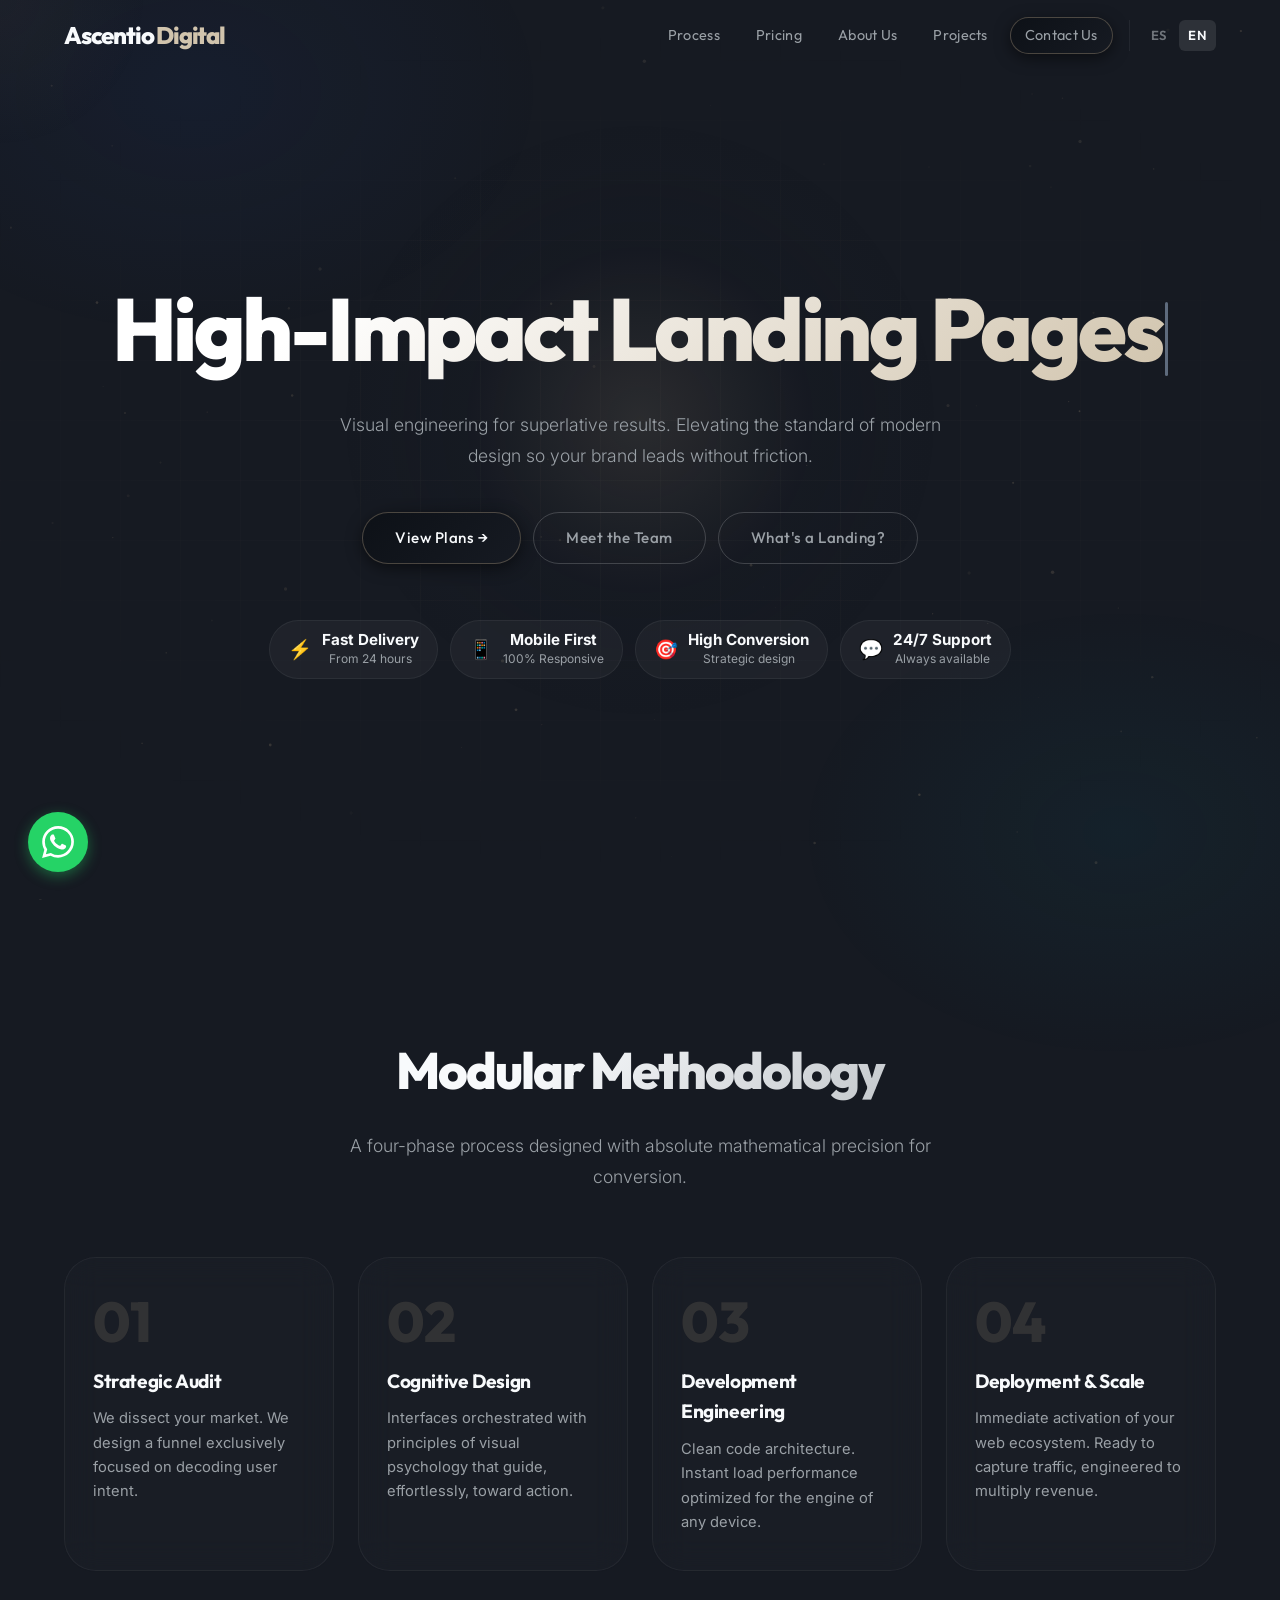
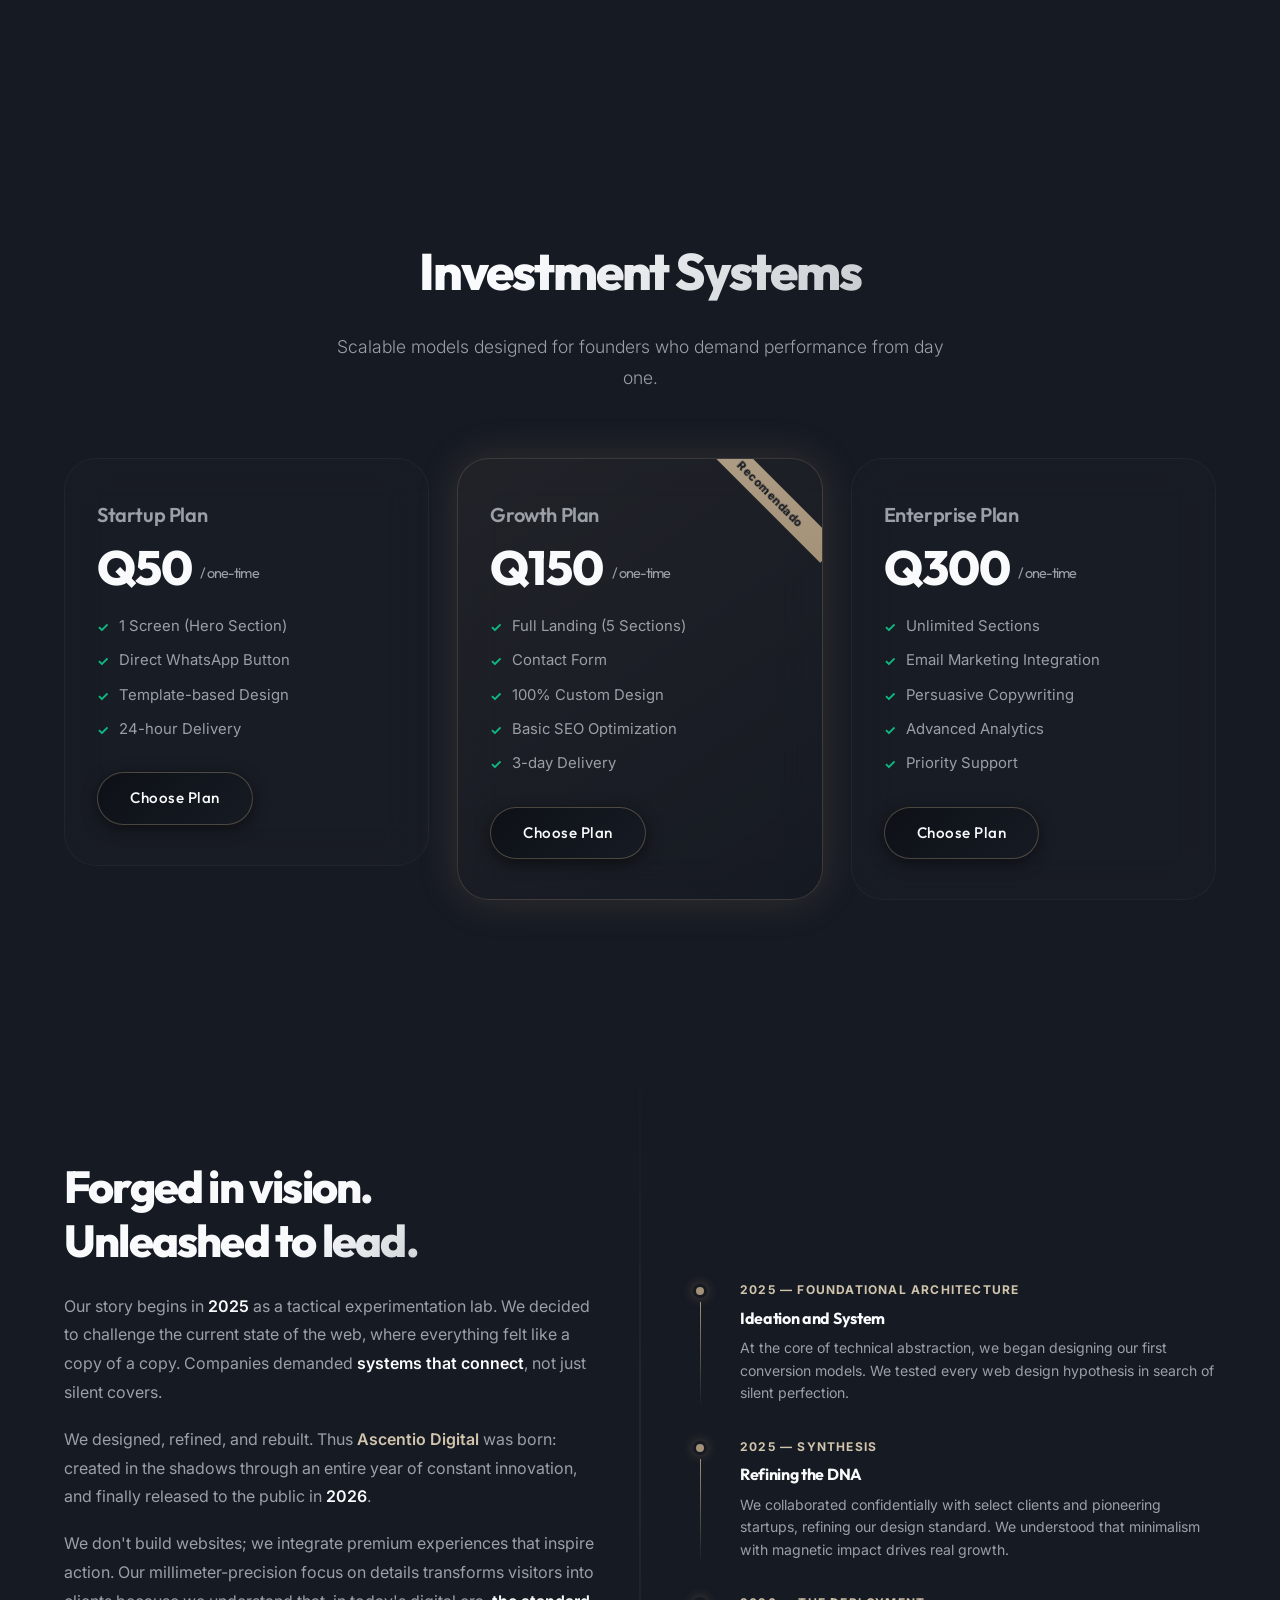
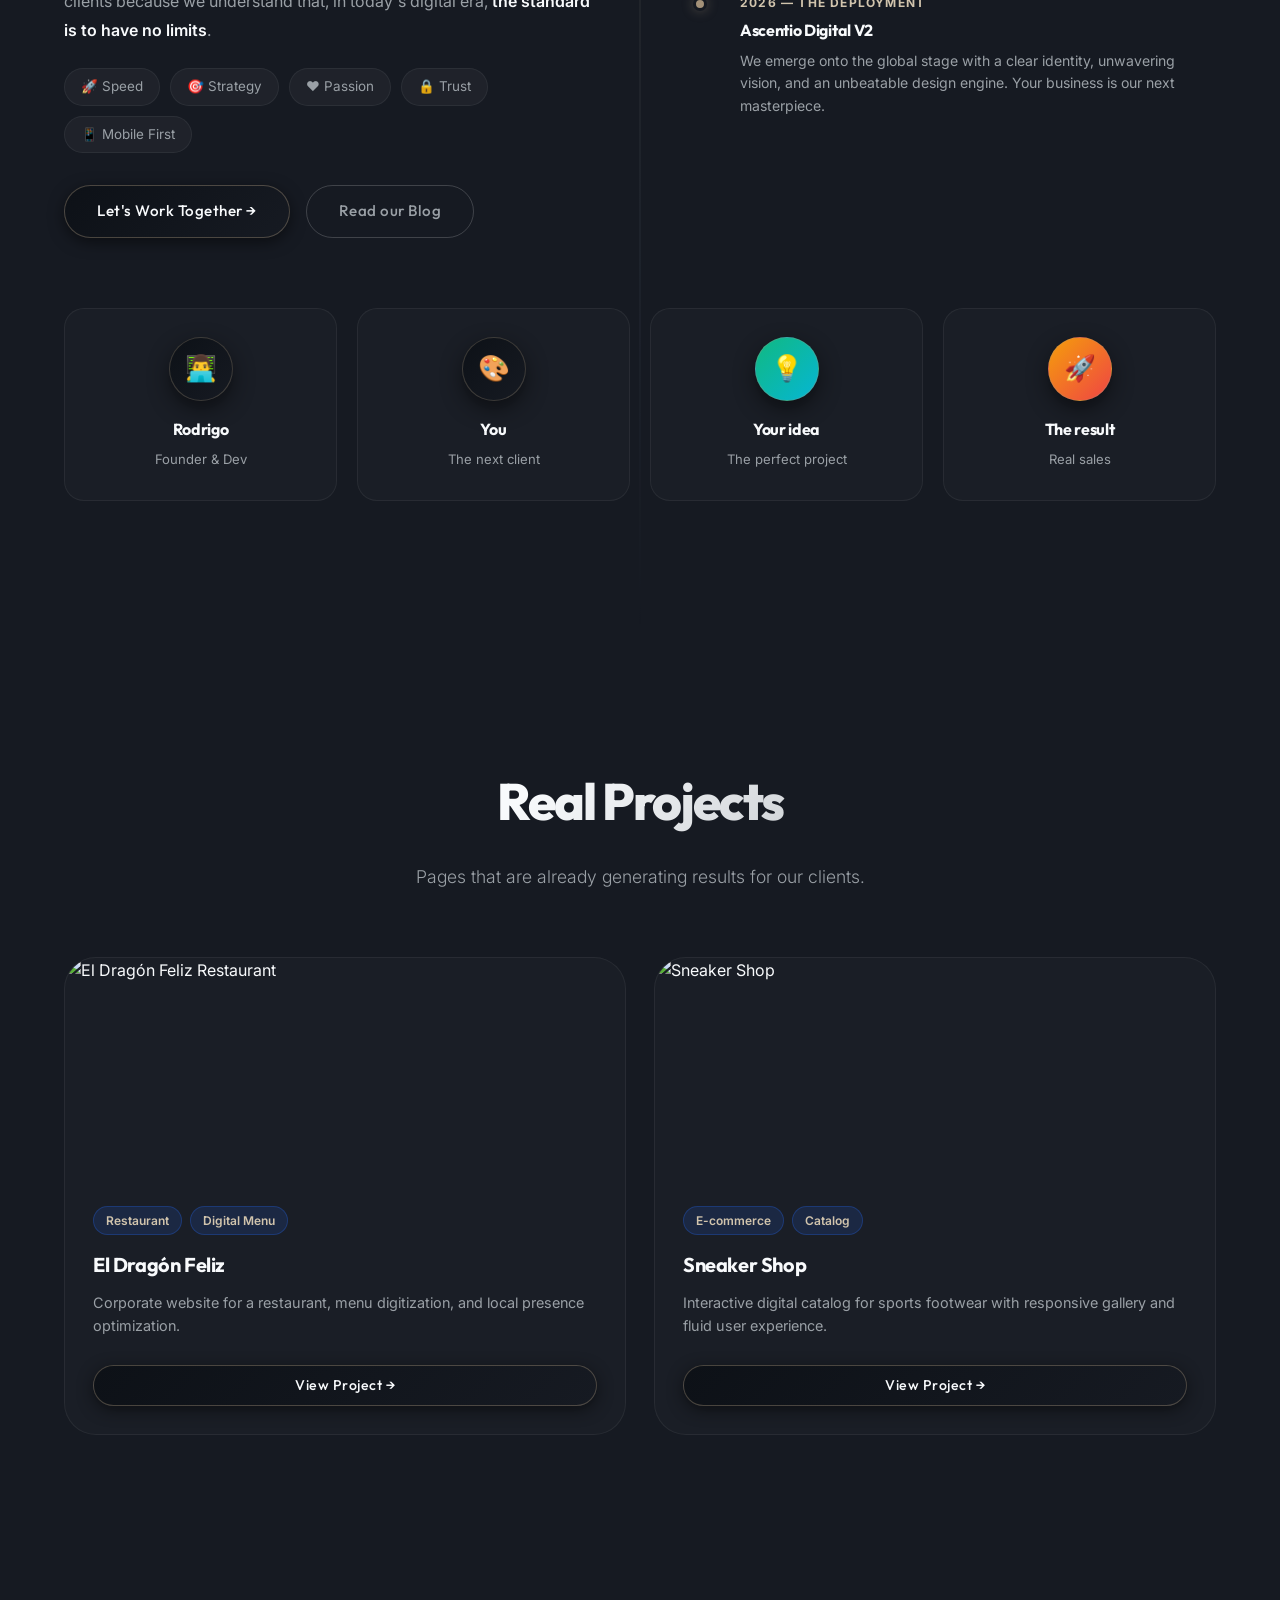
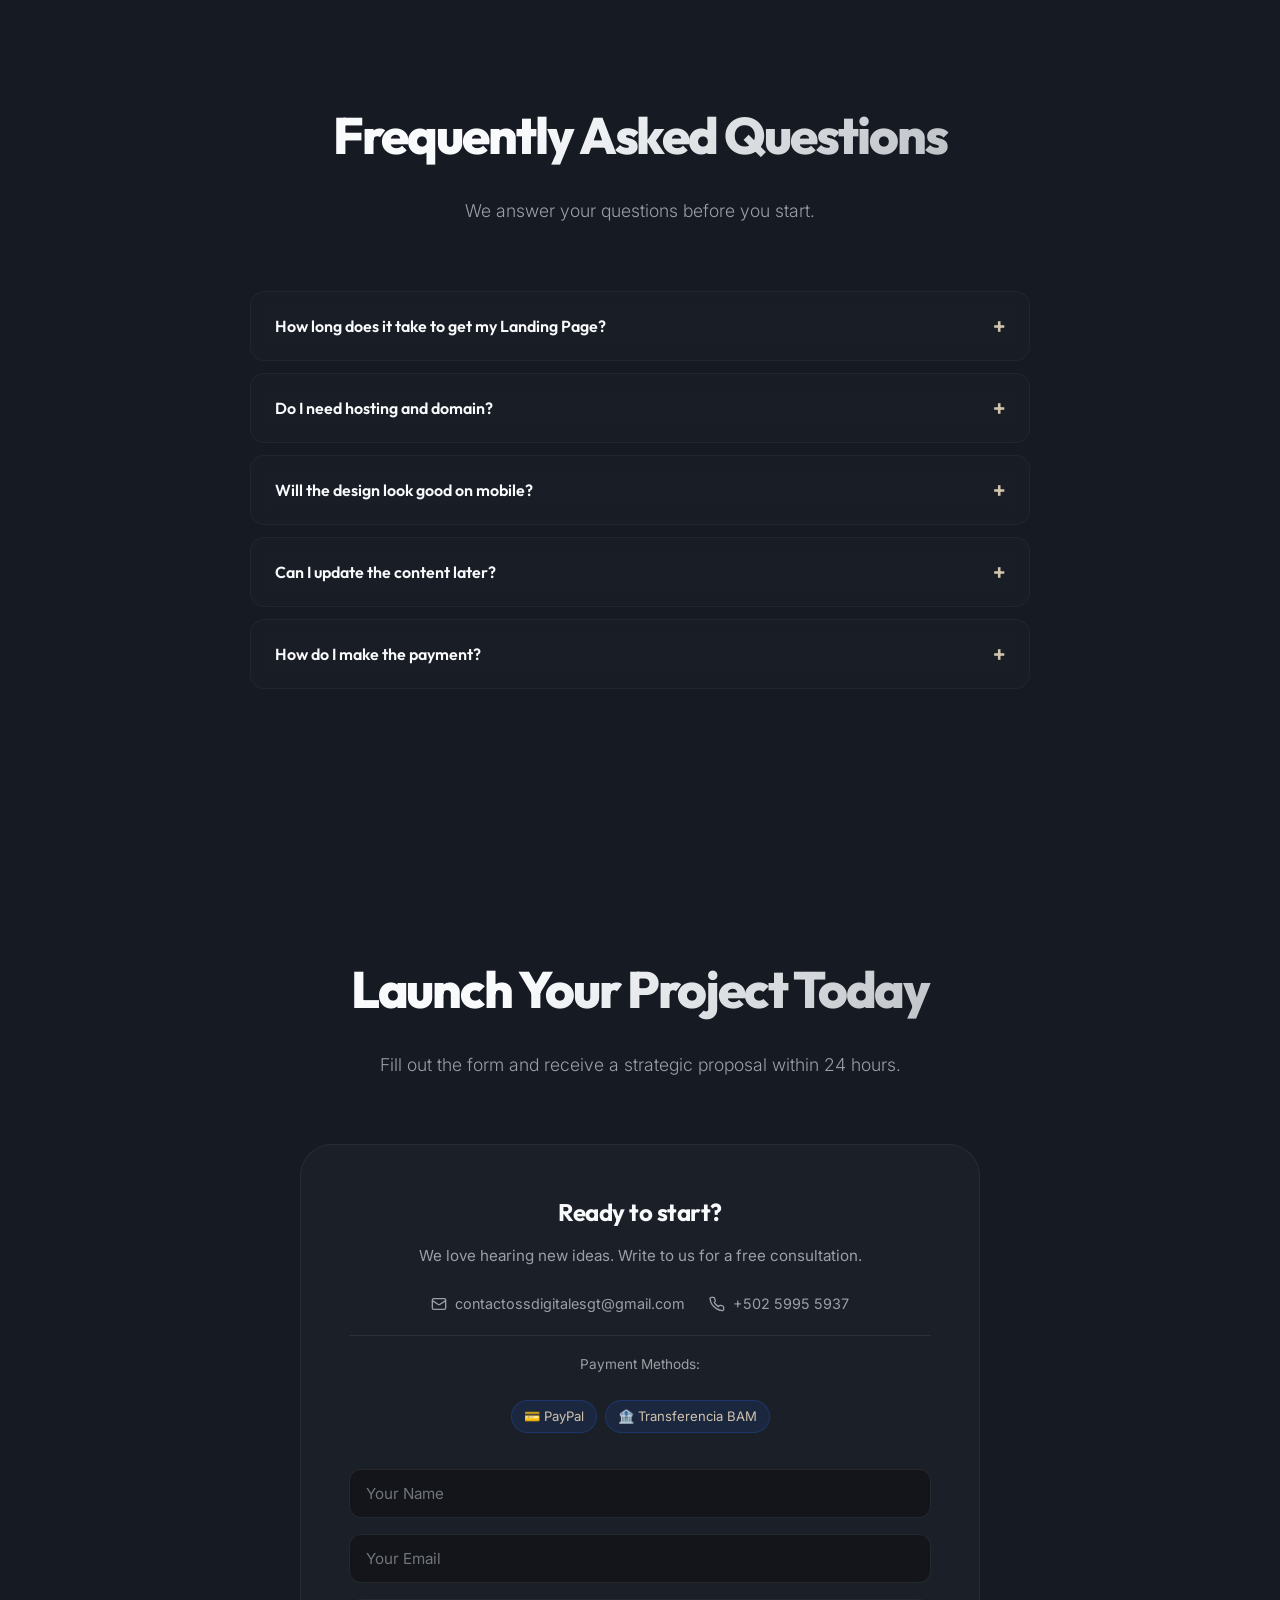
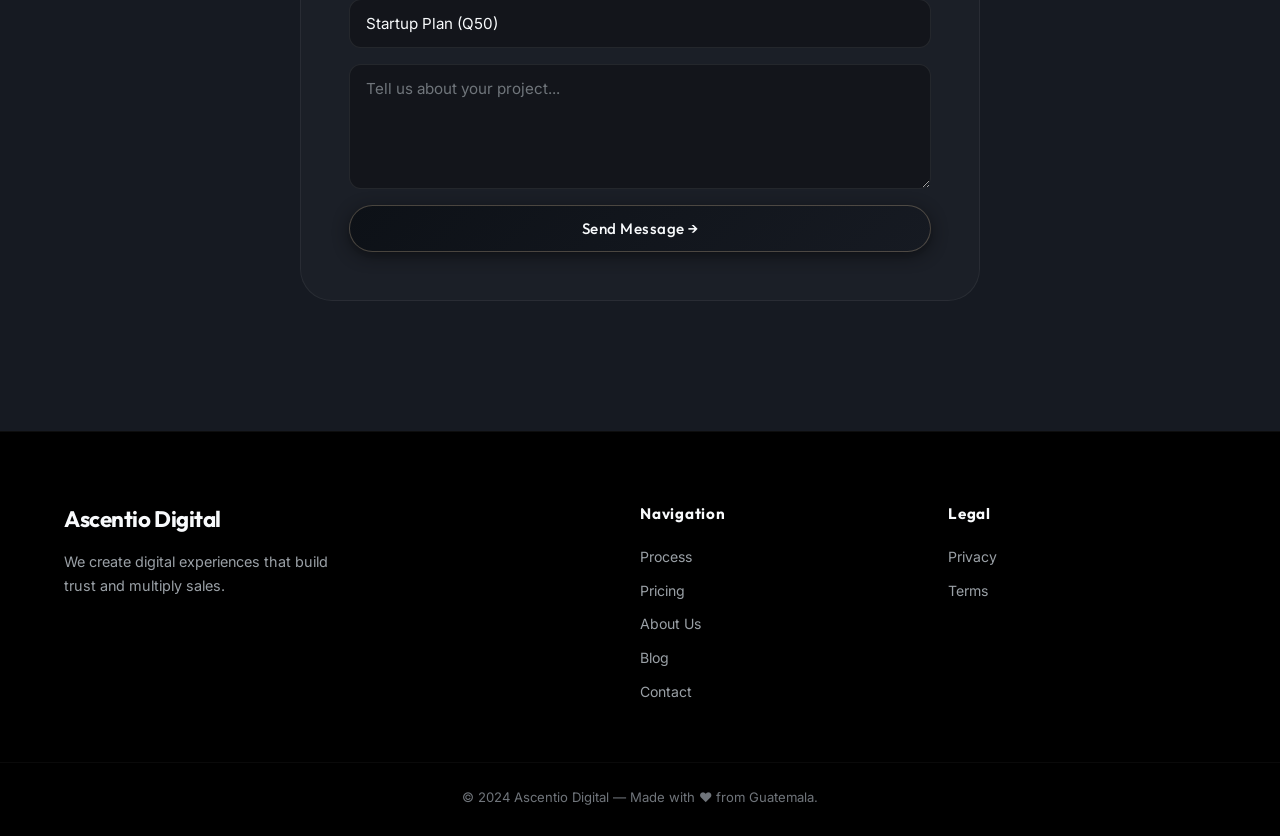
==== index-en.html @ c94d8aac "primer commit" ====
<!DOCTYPE html>
<html lang="en">
<head>
    <meta charset="UTF-8">
    <meta name="viewport" content="width=device-width, initial-scale=1.0">
    <title>Ascentio Digital | High-Conversion Landing Page Agency</title>
    <link rel="preconnect" href="https://fonts.googleapis.com">
    <link rel="preconnect" href="https://fonts.gstatic.com" crossorigin>
    <link href="https://fonts.googleapis.com/css2?family=Inter:wght@300;400;500;600&family=Outfit:wght@500;600;700;800&display=swap" rel="stylesheet">
    <link rel="stylesheet" href="styles.css">
    <link rel="canonical" href="https://ascentiodigital.com/en/">
    <link rel="icon" href="favicon.ico" type="image/x-icon">
    <meta name="theme-color" content="#050508">
    <meta name="description" content="Expert agency in high-conversion Landing Pages. Strategic web design, fast development, and measurable results for your business.">
    <meta property="og:title" content="Ascentio Digital | Landing Pages that Sell">
    <meta property="og:description" content="We transform visitors into customers with strategic design. Plans starting at Q50.">
    <meta property="og:image" content="https://images.unsplash.com/photo-1519389950473-47ba0277781c?q=80&w=2070&auto=format&fit=crop">
    <meta property="og:type" content="website">
</head>
<body>

    <div class="scroll-progress"></div>

    <button id="backToTop" aria-label="Back to top">
        <svg width="20" height="20" viewBox="0 0 24 24" fill="none" stroke="currentColor" stroke-width="2.5" stroke-linecap="round" stroke-linejoin="round"><path d="M18 15l-6-6-6 6"/></svg>
    </button>

    <!-- HEADER -->
    <header>
        <div class="container">
            <nav>
                <a href="#" class="logo">Ascentio <span>Digital</span></a>
                <ul class="nav-links">
                    <li><a href="#workflow">Process</a></li>
                    <li><a href="#pricing">Pricing</a></li>
                    <li><a href="#about">About Us</a></li>
                    <li><a href="#projects">Projects</a></li>
                    <li><a href="#contact" class="btn btn-sm">Contact Us</a></li>
                    <li class="lang-switch">
                        <a href="index.html" class="lang-btn" title="Español">ES</a>
                        <a href="index-en.html" class="lang-btn active" title="English">EN</a>
                    </li>
                </ul>
                <div class="hamburger" aria-label="Open menu">
                    <span></span><span></span><span></span>
                </div>
            </nav>
        </div>
    </header>

    <!-- HERO -->
    <section class="hero">
        <div class="hero-orb"></div>
        <div class="container">
            <h1 id="hero-title" class="text-gradient"></h1>
            <p class="section-subtitle" style="margin-bottom: 0;">Visual engineering for superlative results. Elevating the standard of modern design so your brand leads without friction.</p>

            <div class="hero-cta">
                <span class="pulse-ring">
                    <a href="#pricing" class="btn">View Plans →</a>
                </span>
                <a href="#about" class="btn btn-outline">Meet the Team</a>
                <a href="landing-info-en.html" class="btn btn-outline">What's a Landing?</a>
            </div>

            <div class="trust-badges stagger-children">
                <div class="trust-badge reveal">
                    <span class="trust-icon">⚡</span>
                    <div class="trust-text">
                        <strong>Fast Delivery</strong>
                        <span>From 24 hours</span>
                    </div>
                </div>
                <div class="trust-badge reveal">
                    <span class="trust-icon">📱</span>
                    <div class="trust-text">
                        <strong>Mobile First</strong>
                        <span>100% Responsive</span>
                    </div>
                </div>
                <div class="trust-badge reveal">
                    <span class="trust-icon">🎯</span>
                    <div class="trust-text">
                        <strong>High Conversion</strong>
                        <span>Strategic design</span>
                    </div>
                </div>
                <div class="trust-badge reveal">
                    <span class="trust-icon">💬</span>
                    <div class="trust-text">
                        <strong>24/7 Support</strong>
                        <span>Always available</span>
                    </div>
                </div>
            </div>
        </div>
    </section>

    <!-- WORKFLOW -->
    <section id="workflow">
        <div class="container">
            <h2 class="section-title reveal">Modular Methodology</h2>
            <p class="section-subtitle reveal">A four-phase process designed with absolute mathematical precision for conversion.</p>
            <div class="workflow-grid stagger-children">
                <div class="step-card reveal">
                    <span class="step-number">01</span>
                    <h3>Strategic Audit</h3>
                    <p>We dissect your market. We design a funnel exclusively focused on decoding user intent.</p>
                </div>
                <div class="step-card reveal">
                    <span class="step-number">02</span>
                    <h3>Cognitive Design</h3>
                    <p>Interfaces orchestrated with principles of visual psychology that guide, effortlessly, toward action.</p>
                </div>
                <div class="step-card reveal">
                    <span class="step-number">03</span>
                    <h3>Development Engineering</h3>
                    <p>Clean code architecture. Instant load performance optimized for the engine of any device.</p>
                </div>
                <div class="step-card reveal">
                    <span class="step-number">04</span>
                    <h3>Deployment & Scale</h3>
                    <p>Immediate activation of your web ecosystem. Ready to capture traffic, engineered to multiply revenue.</p>
                </div>
            </div>
        </div>
    </section>

    <!-- PRICING -->
    <section id="pricing">
        <div class="container">
            <h2 class="section-title reveal">Investment Systems</h2>
            <p class="section-subtitle reveal">Scalable models designed for founders who demand performance from day one.</p>
            <div class="pricing-grid">
                <div class="pricing-card reveal">
                    <h3>Startup Plan</h3>
                    <div class="price">Q50 <span>/ one-time</span></div>
                    <ul class="features-list">
                        <li>1 Screen (Hero Section)</li>
                        <li>Direct WhatsApp Button</li>
                        <li>Template-based Design</li>
                        <li>24-hour Delivery</li>
                    </ul>
                    <a href="#contact" class="btn">Choose Plan</a>
                </div>
                <div class="pricing-card featured reveal">
                    <h3>Growth Plan</h3>
                    <div class="price">Q150 <span>/ one-time</span></div>
                    <ul class="features-list">
                        <li>Full Landing (5 Sections)</li>
                        <li>Contact Form</li>
                        <li>100% Custom Design</li>
                        <li>Basic SEO Optimization</li>
                        <li>3-day Delivery</li>
                    </ul>
                    <a href="#contact" class="btn">Choose Plan</a>
                </div>
                <div class="pricing-card reveal">
                    <h3>Enterprise Plan</h3>
                    <div class="price">Q300 <span>/ one-time</span></div>
                    <ul class="features-list">
                        <li>Unlimited Sections</li>
                        <li>Email Marketing Integration</li>
                        <li>Persuasive Copywriting</li>
                        <li>Advanced Analytics</li>
                        <li>Priority Support</li>
                    </ul>
                    <a href="#contact" class="btn">Choose Plan</a>
                </div>
            </div>
        </div>
    </section>

    <!-- ABOUT US -->
    <section id="about">
        <div class="container">
            <div class="about-grid">

                <!-- Story side -->
                <div class="about-story reveal-left">
                    <h2>Forged in vision.<br>Unleashed to lead.</h2>

                    <p>
                        Our story begins in <strong>2025</strong> as a tactical experimentation lab. We decided to challenge the current state of the web, where everything felt like a copy of a copy. Companies demanded <strong>systems that connect</strong>, not just silent covers.
                    </p>

                    <p>
                        We designed, refined, and rebuilt. Thus <span class="highlight-text">Ascentio Digital</span> was born: created in the shadows through an entire year of constant innovation, and finally released to the public in <strong>2026</strong>.
                    </p>

                    <p>
                        We don't build websites; we integrate premium experiences that inspire action. Our millimeter-precision focus on details transforms visitors into clients because we understand that, in today's digital era, <strong>the standard is to have no limits</strong>.
                    </p>

                    <div class="values-row">
                        <span class="value-pill">🚀 Speed</span>
                        <span class="value-pill">🎯 Strategy</span>
                        <span class="value-pill">❤️ Passion</span>
                        <span class="value-pill">🔒 Trust</span>
                        <span class="value-pill">📱 Mobile First</span>
                    </div>

                    <div class="about-cta-row">
                        <a href="#contact" class="btn">Let's Work Together →</a>
                        <a href="blog-en.html" class="btn btn-outline">Read our Blog</a>
                    </div>
                </div>

                <!-- Timeline side -->
                <div class="about-timeline reveal-right">

                    <div class="timeline-item">
                        <div class="timeline-line">
                            <div class="timeline-dot"></div>
                            <div class="timeline-connector"></div>
                        </div>
                        <div class="timeline-content">
                            <div class="timeline-year">2025 — Foundational Architecture</div>
                            <h4>Ideation and System</h4>
                            <p>At the core of technical abstraction, we began designing our first conversion models. We tested every web design hypothesis in search of silent perfection.</p>
                        </div>
                    </div>

                    <div class="timeline-item">
                        <div class="timeline-line">
                            <div class="timeline-dot"></div>
                            <div class="timeline-connector"></div>
                        </div>
                        <div class="timeline-content">
                            <div class="timeline-year">2025 — Synthesis</div>
                            <h4>Refining the DNA</h4>
                            <p>We collaborated confidentially with select clients and pioneering startups, refining our design standard. We understood that minimalism with magnetic impact drives real growth.</p>
                        </div>
                    </div>

                    <div class="timeline-item">
                        <div class="timeline-line">
                            <div class="timeline-dot"></div>
                            <div class="timeline-connector"></div>
                        </div>
                        <div class="timeline-content">
                            <div class="timeline-year">2026 — The Deployment</div>
                            <h4>Ascentio Digital V2</h4>
                            <p>We emerge onto the global stage with a clear identity, unwavering vision, and an unbeatable design engine. Your business is our next masterpiece.</p>
                        </div>
                    </div>

                </div>
            </div>

            <!-- Team cards -->
            <div class="team-grid stagger-children" style="margin-top: 70px;">
                <div class="team-card reveal">
                    <div class="team-avatar">👨‍💻</div>
                    <h4>Rodrigo</h4>
                    <span>Founder & Dev</span>
                </div>
                <div class="team-card reveal">
                    <div class="team-avatar">🎨</div>
                    <h4>You</h4>
                    <span>The next client</span>
                </div>
                <div class="team-card reveal">
                    <div class="team-avatar" style="background: linear-gradient(135deg, #10b981, #06b6d4);">💡</div>
                    <h4>Your idea</h4>
                    <span>The perfect project</span>
                </div>
                <div class="team-card reveal">
                    <div class="team-avatar" style="background: linear-gradient(135deg, #f59e0b, #ef4444);">🚀</div>
                    <h4>The result</h4>
                    <span>Real sales</span>
                </div>
            </div>
        </div>
    </section>

    <!-- PROJECTS -->
    <section id="projects">
        <div class="container">
            <h2 class="section-title reveal">Real Projects</h2>
            <p class="section-subtitle reveal">Pages that are already generating results for our clients.</p>
            <div class="projects-grid">
                <div class="project-card reveal">
                    <img src="https://images.unsplash.com/photo-1414235077428-338989a2e8c0?q=80&w=2070&auto=format&fit=crop" alt="El Dragón Feliz Restaurant" class="project-img" loading="lazy" width="600" height="400">
                    <div class="project-content">
                        <div class="project-tags">
                            <span class="project-tag">Restaurant</span>
                            <span class="project-tag">Digital Menu</span>
                        </div>
                        <h3>El Dragón Feliz</h3>
                        <p>Corporate website for a restaurant, menu digitization, and local presence optimization.</p>
                        <a href="https://rodrxx-264.github.io/ELDRAGONFELIZ/index.html" target="_blank" rel="noopener" class="btn btn-sm" style="width: 100%; text-align: center; margin-top: 8px;">View Project →</a>
                    </div>
                </div>
                <div class="project-card reveal">
                    <img src="https://images.unsplash.com/photo-1542291026-7eec264c27ff?q=80&w=2070&auto=format&fit=crop" alt="Sneaker Shop" class="project-img" loading="lazy" width="600" height="400">
                    <div class="project-content">
                        <div class="project-tags">
                            <span class="project-tag">E-commerce</span>
                            <span class="project-tag">Catalog</span>
                        </div>
                        <h3>Sneaker Shop</h3>
                        <p>Interactive digital catalog for sports footwear with responsive gallery and fluid user experience.</p>
                        <a href="https://rodrxx-264.github.io/SNEAKERSHOP/" target="_blank" rel="noopener" class="btn btn-sm" style="width: 100%; text-align: center; margin-top: 8px;">View Project →</a>
                    </div>
                </div>
            </div>
        </div>
    </section>

    <!-- FAQ -->
    <section id="faq">
        <div class="container">
            <h2 class="section-title reveal">Frequently Asked Questions</h2>
            <p class="section-subtitle reveal">We answer your questions before you start.</p>
            <div class="faq-grid reveal">
                <div class="faq-item">
                    <button class="faq-question">
                        <span>How long does it take to get my Landing Page?</span>
                        <span class="faq-icon">+</span>
                    </button>
                    <div class="faq-answer">
                        <p>Depending on the plan, we deliver between 24 hours (Startup Plan) and 3-5 days (Growth and Enterprise Plans). We always prioritize quality and speed.</p>
                    </div>
                </div>
                <div class="faq-item">
                    <button class="faq-question">
                        <span>Do I need hosting and domain?</span>
                        <span class="faq-icon">+</span>
                    </button>
                    <div class="faq-answer">
                        <p>Don't worry. If you don't have them, we advise you on how to buy them or manage them for you. It's easier than it looks and we guide you every step of the way.</p>
                    </div>
                </div>
                <div class="faq-item">
                    <button class="faq-question">
                        <span>Will the design look good on mobile?</span>
                        <span class="faq-icon">+</span>
                    </button>
                    <div class="faq-answer">
                        <p>Absolutely. We design with a 'Mobile First' approach, ensuring your page looks perfect on any device — iPhone, Android, tablet, or PC.</p>
                    </div>
                </div>
                <div class="faq-item">
                    <button class="faq-question">
                        <span>Can I update the content later?</span>
                        <span class="faq-icon">+</span>
                    </button>
                    <div class="faq-answer">
                        <p>Yes. In Growth and Enterprise plans we set everything up so you can make basic changes easily, or just contact us and we'll do it for you.</p>
                    </div>
                </div>
                <div class="faq-item">
                    <button class="faq-question">
                        <span>How do I make the payment?</span>
                        <span class="faq-icon">+</span>
                    </button>
                    <div class="faq-answer">
                        <p>We accept PayPal and bank transfer (Banco BAM) payments, which guarantees total security in your transaction. Payment is made once and there are no hidden recurring costs.</p>
                    </div>
                </div>
            </div>
        </div>
    </section>

    <!-- CONTACT -->
    <section id="contact">
        <div class="container">
            <h2 class="section-title reveal">Launch Your Project Today</h2>
            <p class="section-subtitle reveal">Fill out the form and receive a strategic proposal within 24 hours.</p>
            <div class="contact-wrapper reveal">
                <div class="contact-info">
                    <h3>Ready to start?</h3>
                    <p style="color: var(--text-muted); margin-bottom: 16px; font-size: 0.95rem;">We love hearing new ideas. Write to us for a free consultation.</p>
                    <ul>
                        <li>
                            <svg width="16" height="16" viewBox="0 0 24 24" fill="none" stroke="currentColor" stroke-width="2"><rect x="2" y="4" width="20" height="16" rx="2"/><path d="m22 7-8.97 5.7a1.94 1.94 0 0 1-2.06 0L2 7"/></svg>
                            <a href="mailto:contactossdigitalesgt@gmail.com" style="color: inherit;">contactossdigitalesgt@gmail.com</a>
                        </li>
                        <li>
                            <svg width="16" height="16" viewBox="0 0 24 24" fill="none" stroke="currentColor" stroke-width="2"><path d="M22 16.92v3a2 2 0 0 1-2.18 2 19.79 19.79 0 0 1-8.63-3.07A19.5 19.5 0 0 1 4.69 13a19.79 19.79 0 0 1-3.07-8.67A2 2 0 0 1 3.6 2h3a2 2 0 0 1 2 1.72c.127.96.361 1.903.7 2.81a2 2 0 0 1-.45 2.11L8.09 9.91a16 16 0 0 0 6 6l1.27-1.27a2 2 0 0 1 2.11-.45c.907.339 1.85.573 2.81.7A2 2 0 0 1 22 16.92z"/></svg>
                            <a href="tel:+50259955937" style="color: inherit;">+502 5995 5937</a>
                        </li>
                    </ul>
                    <div class="payment-methods">
                        <p>Payment Methods:</p>
                        <div style="display: flex; gap: 8px; flex-wrap: wrap; margin-top: 8px;">
                            <span class="payment-tag">💳 PayPal</span>
                            <span class="payment-tag">🏦 Transferencia BAM</span>
                        </div>
                    </div>
                </div>
                <form class="contact-form" action="https://formspree.io/f/xpqazvjd" method="POST">
                    <input type="text" name="_gotcha" style="display:none" autocomplete="off">
                    <input type="text" name="name" placeholder="Your Name" required aria-label="Name">
                    <input type="email" name="email" placeholder="Your Email" required aria-label="Email">
                    <select name="plan" aria-label="Select Plan">
                        <option value="Startup Plan (Q50)">Startup Plan (Q50)</option>
                        <option value="Growth Plan (Q150)">Growth Plan (Q150)</option>
                        <option value="Enterprise Plan (Q300)">Enterprise Plan (Q300)</option>
                        <option value="Other">Other</option>
                    </select>
                    <textarea name="message" rows="5" placeholder="Tell us about your project..." required aria-label="Message"></textarea>
                    <button type="submit" class="btn" style="width: 100%;">Send Message →</button>
                </form>
            </div>
        </div>
    </section>

    <!-- FOOTER -->
    <footer class="site-footer">
        <div class="container footer-grid">
            <div class="footer-brand">
                <h4>Ascentio Digital</h4>
                <p>We create digital experiences that build trust and multiply sales.</p>
            </div>
            <div class="footer-col">
                <h5>Navigation</h5>
                <ul class="footer-links">
                    <li><a href="#workflow">Process</a></li>
                    <li><a href="#pricing">Pricing</a></li>
                    <li><a href="#about">About Us</a></li>
                    <li><a href="blog-en.html">Blog</a></li>
                    <li><a href="#contact">Contact</a></li>
                </ul>
            </div>
            <div class="footer-col">
                <h5>Legal</h5>
                <ul class="footer-links">
                    <li><a href="#">Privacy</a></li>
                    <li><a href="terms-en.html">Terms</a></li>
                </ul>
            </div>
        </div>
        <div class="footer-bottom">
            <p>&copy; 2024 Ascentio Digital — Made with ❤️ from Guatemala.</p>
        </div>
    </footer>

    <!-- EXIT INTENT MODAL -->
    <div id="exitModal" class="modal-overlay" role="dialog" aria-modal="true">
        <div class="modal-content">
            <button class="modal-close" aria-label="Close">&times;</button>
            <h3>Wait! Don't go yet</h3>
            <p>We have something special for you before you leave.</p>
            <div class="discount-badge">10% OFF</div>
            <p>Use code <strong>ASCENTIO10</strong> on your first project.</p>
            <a href="#contact" class="btn modal-btn">Get my discount!</a>
        </div>
    </div>

    <a href="https://wa.me/50259955937" class="floating-wa" target="_blank" rel="noopener" aria-label="Chat en WhatsApp">
        <svg width="30" height="30" viewBox="0 0 24 24" fill="currentColor"><path d="M17.472 14.382c-.297-.149-1.758-.867-2.03-.967-.273-.099-.471-.148-.67.15-.197.297-.767.966-.94 1.164-.173.199-.347.223-.644.075-.297-.15-1.255-.463-2.39-1.475-.883-.788-1.48-1.761-1.653-2.059-.173-.297-.018-.458.13-.606.134-.133.298-.347.446-.52.149-.174.198-.298.298-.497.099-.198.05-.371-.025-.52-.075-.149-.669-1.612-.916-2.207-.242-.579-.487-.5-.669-.51a12.8 12.8 0 0 0-.57-.01c-.198 0-.52.074-.792.372-.272.297-1.04 1.016-1.04 2.479 0 1.462 1.065 2.875 1.213 3.074.149.198 2.096 3.2 5.077 4.487.709.306 1.262.489 1.694.625.712.227 1.36.195 1.871.118.571-.085 1.758-.719 2.006-1.413.248-.694.248-1.289.173-1.413-.074-.124-.272-.198-.57-.347m-5.421 7.403h-.004a9.87 9.87 0 0 1-5.031-1.378l-.361-.214-3.741.982.998-3.648-.235-.374a9.86 9.86 0 0 1-1.51-5.26c.001-5.45 4.436-9.884 9.888-9.884 2.64 0 5.122 1.03 6.988 2.898a9.825 9.825 0 0 1 2.893 6.994c-.003 5.45-4.437 9.884-9.885 9.884m8.413-18.297A11.815 11.815 0 0 0 12.05 0C5.495 0 .16 5.335.157 11.892c0 2.096.547 4.142 1.588 5.945L.057 24l6.305-1.654a11.882 11.882 0 0 0 5.683 1.448h.005c6.554 0 11.89-5.335 11.893-11.893a11.821 11.821 0 0 0-3.48-8.413Z"/></svg>
    </a>
    <script src="script.js" defer></script>
</body>
</html>
---- styles.css ----
/*
 * ASCENTIO DIGITAL - MAIN STYLESHEET (Enhanced v2)
 * ------------------------------------------------------------------
 * 1. Variables & Base Config
 * 2. Reset & Global Styles
 * 3. UI Components (Buttons, Titles)
 * 4. Header & Navigation
 * 5. Hero Section
 * 6. Content Sections
 * 7. About Us Section
 * 8. Specific Components (FAQ, Blog, Contact)
 * 9. Footer
 * 10. Floating Elements & Modals
 * 11. Animations
 * 12. Responsive Design
 * ------------------------------------------------------------------
 */

/* ==================================================================
   1. VARIABLES & BASE CONFIG
   ================================================================== */
:root {
    --bg-color: #161a22; /* Slate dark */
    --bg-secondary: #0d1117; /* Even darker Navy */
    --card-bg: rgba(255, 255, 255, 0.02);
    --card-border: rgba(255, 255, 255, 0.06);
    --card-border-hover: rgba(176, 159, 135, 0.3); /* Gold hint on hover */

    --primary: #A39178; /* Soft Gold/Beige */
    --primary-light: #D1C4AD; /* Lighter Gold */
    --accent: #5e6b7d; /* Metallic Slate */
    --gold: #A39178; 
    --green: #10b981;

    --text-main: #f8fafc;
    --text-muted: #9aa0a6; /* Premium Grey */
    --text-dim: #70757b;

    --transition: all 0.4s cubic-bezier(0.16, 1, 0.3, 1); /* Smoother Apply-style curve */
    --transition-fast: all 0.2s cubic-bezier(0.16, 1, 0.3, 1);
    --font-heading: 'Outfit', sans-serif;
    --font-body: 'Inter', sans-serif;

    --glow-primary: 0 0 40px rgba(163, 145, 120, 0.2);
    --glow-secondary: 0 0 40px rgba(255, 255, 255, 0.05);
    --radius-lg: 20px;
    --radius-xl: 32px; /* Softer, rounder corners */
}

/* ==================================================================
   2. RESET & GLOBAL STYLES
   ================================================================== */
*, *::before, *::after {
    margin: 0;
    padding: 0;
    box-sizing: border-box;
}

html {
    scroll-behavior: smooth;
    scroll-padding-top: 80px;
}

body {
    font-family: var(--font-body);
    background-color: var(--bg-color);
    color: var(--text-main);
    line-height: 1.6;
    overflow-x: hidden;
    position: relative;
    -webkit-font-smoothing: antialiased;
    text-rendering: optimizeLegibility;
}

/* Background ambient orbs */
body::before {
    content: '';
    position: fixed;
    top: -20vh;
    left: -15vw;
    width: 60vw;
    height: 60vh;
    background: radial-gradient(ellipse, rgba(37, 99, 235, 0.06) 0%, transparent 65%);
    pointer-events: none;
    z-index: 0;
}

body::after {
    content: '';
    position: fixed;
    bottom: -20vh;
    right: -15vw;
    width: 55vw;
    height: 55vh;
    background: radial-gradient(ellipse, rgba(6, 182, 212, 0.05) 0%, transparent 65%);
    pointer-events: none;
    z-index: 0;
}

img { max-width: 100%; height: auto; display: block; }
a { text-decoration: none; color: inherit; }
ul { list-style: none; }

/* Custom Scrollbar */
::-webkit-scrollbar { width: 8px; }
::-webkit-scrollbar-track { background: var(--bg-color); }
::-webkit-scrollbar-thumb { background: #1e293b; border-radius: 4px; }
::-webkit-scrollbar-thumb:hover { background: var(--primary); }
::selection { background: var(--primary); color: white; }

/* ==================================================================
   3. UI COMPONENTS
   ================================================================== */
h1, h2, h3, h4, h5, h6, .logo, .btn, .nav-links a, .price, .step-number {
    font-family: var(--font-heading);
    letter-spacing: -0.02em;
    text-wrap: balance;
}

.container {
    max-width: 1200px;
    margin: 0 auto;
    padding: 0 24px;
}

section {
    padding: 130px 0;
    position: relative;
    z-index: 2;
}

.section-title {
    text-align: center;
    font-size: clamp(2rem, 5vw, 3.2rem);
    font-weight: 800;
    margin-bottom: 1.2rem;
    letter-spacing: -0.04em;
    background: linear-gradient(135deg, var(--text-main) 40%, var(--text-muted));
    -webkit-background-clip: text;
    background-clip: text;
    -webkit-text-fill-color: transparent;
}

.section-subtitle {
    text-align: center;
    color: var(--text-muted);
    margin-bottom: 4rem;
    font-size: 1.1rem;
    font-weight: 300;
    max-width: 620px;
    margin-left: auto;
    margin-right: auto;
    line-height: 1.75;
}

.text-gradient {
    /* Premium gold gradient */
    background: linear-gradient(135deg, white 10%, #D1C4AD 50%, #A39178);
    -webkit-background-clip: text;
    background-clip: text;
    -webkit-text-fill-color: transparent;
    background-size: 200% 200%;
    animation: gradientShift 4s ease infinite;
}

@keyframes gradientShift {
    0%, 100% { background-position: 0% 50%; }
    50% { background-position: 100% 50%; }
}

/* BUTTONS */
.btn {
    display: inline-flex;
    align-items: center;
    justify-content: center;
    gap: 8px;
    padding: 13px 32px;
    background: linear-gradient(135deg, var(--bg-secondary), var(--bg-color));
    color: var(--text-main);
    border-radius: 50px;
    font-weight: 500;
    font-size: 0.95rem;
    letter-spacing: 0.5px;
    border: 1px solid rgba(163, 145, 120, 0.4); /* Gold border */
    cursor: pointer;
    transition: var(--transition);
    position: relative;
    overflow: hidden;
    box-shadow: 0 4px 15px rgba(0,0,0,0.5);
    z-index: 1;
    white-space: nowrap;
}

.btn::before {
    content: '';
    position: absolute;
    inset: 0;
    background: linear-gradient(135deg, transparent, rgba(163, 145, 120, 0.15));
    opacity: 0;
    transition: opacity 0.3s;
    z-index: -1;
}

.btn:hover {
    transform: translateY(-2px) scale(1.01);
    border-color: rgba(163, 145, 120, 0.8);
    box-shadow: 0 10px 30px -10px rgba(163, 145, 120, 0.4);
}
.btn:hover::before { opacity: 1; }
.btn:active { transform: translateY(0) scale(0.99); }

.btn-sm { padding: 8px 20px; font-size: 0.88rem; }

.btn-outline {
    background: transparent;
    border: 1px solid rgba(255, 255, 255, 0.18);
    box-shadow: none;
    color: var(--text-muted);
}
.btn-outline:hover {
    background: rgba(255, 255, 255, 0.07);
    border-color: rgba(255, 255, 255, 0.4);
    color: var(--text-main);
    box-shadow: none;
    transform: translateY(-2px);
}

/* ==================================================================
   4. HEADER & NAVIGATION
   ================================================================== */
header {
    position: fixed;
    top: 0; left: 0; right: 0;
    z-index: 1000;
    padding: 16px 0;
    transition: var(--transition);
    background: transparent;
}

header.scrolled {
    background: rgba(22, 26, 34, 0.75); /* Slate with opacity */
    backdrop-filter: blur(24px) saturate(1.8);
    -webkit-backdrop-filter: blur(24px) saturate(1.8);
    border-bottom: 1px solid rgba(163, 145, 120, 0.1); /* Subtle gold border */
    padding: 10px 0;
    box-shadow: 0 4px 40px rgba(0,0,0,0.6);
}

nav {
    display: flex;
    align-items: center;
    justify-content: space-between;
    gap: 20px;
}

.logo {
    font-size: 1.5rem;
    font-weight: 800;
    letter-spacing: -0.05em;
    color: var(--text-main);
    flex-shrink: 0;
    position: relative;
    z-index: 1001;
}
.logo span { color: var(--primary-light); }

.nav-links {
    display: flex;
    align-items: center;
    gap: 8px;
    list-style: none;
}

.nav-links a {
    color: var(--text-muted);
    font-size: 0.9rem;
    font-weight: 400; /* More elegant font weight */
    padding: 6px 14px;
    border-radius: 20px; /* Pill shape for hover */
    transition: var(--transition-fast);
    position: relative;
    letter-spacing: 0.3px;
}
.nav-links a:not(.btn):not(.lang-btn):hover {
    color: var(--text-main);
    background: rgba(163, 145, 120, 0.08); /* Subtle gold background */
}
.nav-links a.active { color: var(--text-main); font-weight: 500;}

/* Language switch */
.lang-switch {
    display: flex;
    align-items: center;
    gap: 4px;
    margin-left: 8px;
    padding-left: 12px;
    border-left: 1px solid var(--card-border);
}
.lang-btn {
    padding: 5px 9px !important;
    font-size: 0.82rem !important;
    font-weight: 600 !important;
    border-radius: 6px !important;
    color: var(--text-dim) !important;
    transition: var(--transition-fast) !important;
}
.lang-btn:hover, .lang-btn.active {
    color: var(--text-main) !important;
    background: rgba(255,255,255,0.1) !important;
}

/* Hamburger */
.hamburger {
    display: none;
    flex-direction: column;
    gap: 5px;
    cursor: pointer;
    padding: 8px;
    border-radius: 8px;
    transition: var(--transition-fast);
    position: relative;
    z-index: 1001;
}
.hamburger span {
    display: block;
    width: 24px;
    height: 2px;
    background: var(--text-main);
    border-radius: 2px;
    transition: var(--transition);
    transform-origin: center;
}
.hamburger.toggle span:nth-child(1) { transform: translateY(7px) rotate(45deg); }
.hamburger.toggle span:nth-child(2) { opacity: 0; transform: scaleX(0); }
.hamburger.toggle span:nth-child(3) { transform: translateY(-7px) rotate(-45deg); }

/* ==================================================================
   5. HERO SECTION
   ================================================================== */
.hero {
    min-height: 100svh;
    display: flex;
    align-items: center;
    justify-content: center;
    text-align: center;
    position: relative;
    overflow: hidden;
    padding: 120px 0 60px;
}

/* Animated grid background */
.hero::before {
    content: '';
    position: absolute;
    inset: 0;
    background-image:
        linear-gradient(rgba(176, 159, 135, 0.03) 1px, transparent 1px),
        linear-gradient(90deg, rgba(176, 159, 135, 0.03) 1px, transparent 1px);
    background-size: 60px 60px;
    -webkit-mask-image: radial-gradient(ellipse 80% 60% at 50% 50%, black 20%, transparent 80%);
    mask-image: radial-gradient(ellipse 80% 60% at 50% 50%, black 20%, transparent 80%);
    animation: gridDrift 20s linear infinite;
    pointer-events: none;
}

@keyframes gridDrift {
    0% { transform: translateY(0); }
    100% { transform: translateY(60px); }
}

/* Floating orb behind title */
.hero-orb {
    position: absolute;
    top: 50%;
    left: 50%;
    transform: translate(-50%, -55%);
    width: min(600px, 90vw);
    height: min(600px, 90vw);
    background: radial-gradient(circle, rgba(163, 145, 120, 0.15) 0%, rgba(22, 26, 34, 0.08) 40%, transparent 70%); /* Majestic subtle gold light */
    border-radius: 50%;
    pointer-events: none;
    animation: orbPulse 6s ease-in-out infinite;
}

@keyframes orbPulse {
    0%, 100% { transform: translate(-50%, -55%) scale(1); opacity: 0.7; }
    50% { transform: translate(-50%, -55%) scale(1.08); opacity: 1; }
}

.hero .container { position: relative; z-index: 2; }

.hero h1 {
    font-size: clamp(2.8rem, 7vw, 5.5rem);
    font-weight: 800;
    letter-spacing: -0.04em;
    line-height: 1.1;
    margin-bottom: 1.5rem;
    min-height: 1.2em;
}

.typing-cursor {
    display: inline-block;
    width: 3px;
    height: 0.85em;
    background: var(--accent);
    margin-left: 4px;
    vertical-align: middle;
    animation: blink 0.8s step-end infinite;
    border-radius: 2px;
}
@keyframes blink { 0%, 100% { opacity: 1; } 50% { opacity: 0; } }

.hero-cta {
    display: flex;
    align-items: center;
    justify-content: center;
    flex-wrap: wrap;
    gap: 12px;
    margin-top: 2.5rem;
}

/* Trust badges */
.trust-badges {
    display: flex;
    flex-wrap: wrap;
    gap: 12px;
    justify-content: center;
    margin-top: 3.5rem;
}

.trust-badge {
    display: flex;
    align-items: center;
    gap: 10px;
    background: rgba(255,255,255,0.04);
    border: 1px solid var(--card-border);
    border-radius: 50px;
    padding: 10px 18px;
    transition: var(--transition-fast);
}
.trust-badge:hover {
    border-color: var(--card-border-hover);
    background: rgba(255,255,255,0.07);
    transform: translateY(-2px);
}
.trust-icon { font-size: 1.2rem; }
.trust-text { display: flex; flex-direction: column; }
.trust-text strong { font-size: 0.95rem; font-weight: 700; color: var(--text-main); line-height: 1.2; }
.trust-text span { font-size: 0.75rem; color: var(--text-muted); }

/* ==================================================================
   6. WORKFLOW & CONTENT SECTIONS
   ================================================================== */
.workflow-grid {
    display: grid;
    grid-template-columns: repeat(auto-fit, minmax(240px, 1fr));
    gap: 24px;
    margin-top: 20px;
}

.step-card {
    background: rgba(255, 255, 255, 0.015); /* Very subtle glass */
    border: 1px solid rgba(255, 255, 255, 0.05); /* Softer edge border */
    border-radius: var(--radius-xl);
    padding: 36px 28px;
    transition: var(--transition);
    position: relative;
    overflow: hidden;
    backdrop-filter: blur(16px);
}

.step-card::before {
    content: '';
    position: absolute;
    top: 0; left: 0; right: 0;
    height: 1px;
    background: linear-gradient(90deg, transparent, rgba(163, 145, 120, 0.6), transparent);
    opacity: 0;
    transition: opacity 0.5s ease;
}

.step-card:hover {
    border-color: rgba(163, 145, 120, 0.2);
    background: rgba(163, 145, 120, 0.03);
    transform: translateY(-4px);
    box-shadow: 0 15px 40px rgba(0,0,0,0.6);
}
.step-card:hover::before { opacity: 1; }

.step-number {
    font-size: 3.5rem;
    font-weight: 800;
    color: var(--primary);
    opacity: 0.18;
    line-height: 1;
    margin-bottom: 16px;
    display: block;
}

.step-card h3 {
    font-size: 1.2rem;
    font-weight: 700;
    margin-bottom: 10px;
    color: var(--text-main);
}

.step-card p { color: var(--text-muted); font-size: 0.92rem; line-height: 1.65; }

/* PRICING */
.pricing-grid {
    display: grid;
    grid-template-columns: repeat(auto-fit, minmax(280px, 1fr));
    gap: 28px;
    align-items: start;
}

.pricing-card {
    background: rgba(255,255,255,0.012);
    border: 1px solid rgba(255, 255, 255, 0.04);
    border-radius: var(--radius-xl);
    padding: 40px 32px;
    transition: var(--transition);
    position: relative;
    overflow: hidden;
    backdrop-filter: blur(20px);
}

.pricing-card:hover {
    border-color: rgba(163, 145, 120, 0.3);
    transform: translateY(-4px);
    box-shadow: 0 25px 50px rgba(0,0,0,0.5);
}

.pricing-card.featured {
    background: linear-gradient(145deg, rgba(163, 145, 120, 0.08), rgba(22, 26, 34, 0.4));
    border-color: rgba(163, 145, 120, 0.25);
    transform: scale(1.02);
    box-shadow: var(--glow-primary);
}
.pricing-card.featured:hover { transform: scale(1.02) translateY(-4px); }

.pricing-card.featured::before {
    content: 'Recomendado'; /* Switched to spanish to match context */
    position: absolute;
    top: 22px; right: -32px;
    background: linear-gradient(135deg, #B09F87, #A39178);
    color: #161a22; /* Dark text for contrast on gold */
    font-size: 0.72rem;
    font-weight: 800;
    padding: 4px 40px;
    transform: rotate(45deg);
    letter-spacing: 0.5px;
}

.pricing-card h3 { font-size: 1.25rem; margin-bottom: 12px; color: var(--text-muted); font-weight: 600; }
.price { font-size: 3rem; font-weight: 800; color: var(--text-main); line-height: 1; margin-bottom: 8px; }
.price span { font-size: 0.9rem; color: var(--text-muted); font-weight: 400; vertical-align: middle; }

.features-list { margin: 24px 0 32px; display: flex; flex-direction: column; gap: 12px; }
.features-list li { color: var(--text-muted); display: flex; align-items: flex-start; gap: 10px; font-size: 0.93rem; line-height: 1.5; }
.features-list li::before { content: "✓"; color: var(--green); font-weight: 700; font-size: 0.85rem; margin-top: 2px; flex-shrink: 0; }

/* PROJECTS */
.projects-grid {
    display: grid;
    grid-template-columns: repeat(auto-fit, minmax(340px, 1fr));
    gap: 28px;
}

.project-card {
    background: var(--card-bg);
    border: 1px solid var(--card-border);
    border-radius: var(--radius-xl);
    overflow: hidden;
    transition: var(--transition);
}
.project-card:hover {
    border-color: var(--card-border-hover);
    transform: translateY(-8px);
    box-shadow: 0 30px 60px rgba(0,0,0,0.5);
}

.project-img {
    width: 100%;
    height: 220px;
    object-fit: cover;
    transition: transform 0.6s ease;
}
.project-card:hover .project-img { transform: scale(1.04); }

.project-content { padding: 28px; }
.project-tags { display: flex; flex-wrap: wrap; gap: 8px; margin-bottom: 14px; }
.project-tag {
    background: rgba(37, 99, 235, 0.15);
    color: var(--primary-light);
    border: 1px solid rgba(37, 99, 235, 0.3);
    padding: 4px 12px;
    border-radius: 50px;
    font-size: 0.75rem;
    font-weight: 600;
}

.project-content h3 { font-size: 1.25rem; margin-bottom: 10px; color: var(--text-main); }
.project-content p { color: var(--text-muted); font-size: 0.9rem; margin-bottom: 20px; line-height: 1.6; }

/* ==================================================================
   7. ABOUT US SECTION
   ================================================================== */
#about {
    position: relative;
    overflow: hidden;
}

#about::before {
    content: '';
    position: absolute;
    top: 0; left: 50%; transform: translateX(-50%);
    width: 1px;
    height: 100%;
    background: linear-gradient(to bottom, transparent, var(--primary) 30%, var(--accent) 70%, transparent);
    opacity: 0.2;
    pointer-events: none;
}

.about-grid {
    display: grid;
    grid-template-columns: 1fr 1fr;
    gap: 80px;
    align-items: center;
}

.about-story h2 {
    font-size: clamp(1.8rem, 4vw, 2.8rem);
    font-weight: 800;
    line-height: 1.2;
    letter-spacing: -0.04em;
    margin-bottom: 24px;
    background: linear-gradient(135deg, var(--text-main) 50%, var(--text-muted));
    -webkit-background-clip: text;
    background-clip: text;
    -webkit-text-fill-color: transparent;
}

.about-story p {
    color: var(--text-muted);
    font-size: 1rem;
    line-height: 1.8;
    margin-bottom: 18px;
}

.about-story p strong { color: var(--text-main); font-weight: 600; }

.about-story p .highlight-text {
    color: var(--primary-light);
    font-weight: 600;
}

.about-cta-row {
    display: flex;
    align-items: center;
    gap: 16px;
    margin-top: 32px;
    flex-wrap: wrap;
}

/* Timeline */
.about-timeline {
    display: flex;
    flex-direction: column;
    gap: 0;
    position: relative;
}

.timeline-item {
    display: flex;
    gap: 20px;
    position: relative;
    padding-bottom: 32px;
}

.timeline-item:last-child { padding-bottom: 0; }

.timeline-line {
    display: flex;
    flex-direction: column;
    align-items: center;
    flex-shrink: 0;
    width: 40px;
}

.timeline-dot {
    width: 14px;
    height: 14px;
    border-radius: 50%;
    background: var(--primary);
    border: 3px solid var(--bg-color);
    box-shadow: 0 0 12px rgba(163, 145, 120, 0.4);
    flex-shrink: 0;
    margin-top: 4px;
    position: relative;
    z-index: 1;
    transition: var(--transition);
}

.timeline-item:hover .timeline-dot {
    background: var(--primary-light);
    box-shadow: 0 0 20px rgba(209, 196, 173, 0.6);
    transform: scale(1.3);
}

.timeline-connector {
    flex: 1;
    width: 1px;
    background: linear-gradient(to bottom, var(--primary), rgba(255,255,255,0.02));
    margin-top: 4px;
    min-height: 40px;
}

.timeline-item:last-child .timeline-connector { display: none; }

.timeline-content {
    flex: 1;
    padding-top: 0;
}

.timeline-year {
    font-size: 0.75rem;
    font-weight: 700;
    color: var(--primary-light);
    letter-spacing: 0.1em;
    text-transform: uppercase;
    margin-bottom: 6px;
}

.timeline-content h4 {
    font-size: 1rem;
    font-weight: 700;
    color: var(--text-main);
    margin-bottom: 6px;
}

.timeline-content p {
    font-size: 0.88rem;
    color: var(--text-muted);
    line-height: 1.6;
}

/* Team cards */
.team-grid {
    display: grid;
    grid-template-columns: repeat(auto-fit, minmax(200px, 1fr));
    gap: 20px;
    margin-top: 60px;
}

.team-card {
    background: var(--card-bg);
    border: 1px solid var(--card-border);
    border-radius: var(--radius-lg);
    padding: 28px 20px;
    text-align: center;
    transition: var(--transition);
    position: relative;
    overflow: hidden;
}

.team-card::before {
    content: '';
    position: absolute;
    top: 0; left: 0; right: 0;
    height: 1px;
    background: linear-gradient(90deg, transparent, var(--primary), transparent);
    opacity: 0;
    transition: opacity 0.3s;
}

.team-card:hover {
    border-color: var(--card-border-hover);
    transform: translateY(-6px);
    box-shadow: 0 20px 50px rgba(0,0,0,0.4);
}
.team-card:hover::before { opacity: 1; }

.team-avatar {
    width: 64px;
    height: 64px;
    border-radius: 50%;
    background: linear-gradient(135deg, var(--bg-secondary), var(--bg-color));
    border: 1px solid rgba(163, 145, 120, 0.3);
    display: flex;
    align-items: center;
    justify-content: center;
    font-size: 1.6rem;
    margin: 0 auto 16px;
    box-shadow: 0 8px 20px rgba(0, 0, 0, 0.5);
    transition: var(--transition);
}
.team-card:hover .team-avatar { transform: scale(1.1) rotate(5deg); border-color: rgba(163, 145, 120, 0.7); }

.team-card h4 { font-size: 1rem; font-weight: 700; margin-bottom: 4px; }
.team-card span { font-size: 0.82rem; color: var(--text-muted); }

/* Values pills */
.values-row {
    display: flex;
    flex-wrap: wrap;
    gap: 10px;
    margin-top: 24px;
}

.value-pill {
    display: inline-flex;
    align-items: center;
    gap: 7px;
    background: rgba(255,255,255,0.04);
    border: 1px solid var(--card-border);
    border-radius: 50px;
    padding: 7px 16px;
    font-size: 0.84rem;
    color: var(--text-muted);
    transition: var(--transition-fast);
}
.value-pill:hover {
    background: rgba(37, 99, 235, 0.12);
    border-color: rgba(37, 99, 235, 0.4);
    color: var(--primary-light);
}

/* ==================================================================
   8. FAQ, BLOG, CONTACT
   ================================================================== */
.faq-grid { max-width: 780px; margin: 0 auto; display: flex; flex-direction: column; gap: 12px; }

.faq-item {
    background: rgba(255,255,255,0.015);
    border: 1px solid rgba(255,255,255,0.04);
    border-radius: 14px;
    overflow: hidden;
    backdrop-filter: blur(10px);
    transition: border-color 0.3s ease;
}
.faq-item:hover { border-color: rgba(255,255,255,0.1); }
.faq-item.active { border-color: rgba(163, 145, 120, 0.4); }

.faq-question {
    width: 100%; padding: 20px 24px; background: none; border: none;
    display: flex; justify-content: space-between; align-items: center;
    color: var(--text-main); font-family: var(--font-heading);
    font-size: 1rem; font-weight: 600; cursor: pointer; text-align: left; gap: 16px;
}
.faq-icon { font-size: 1.4rem; color: var(--primary-light); transition: transform 0.3s ease; flex-shrink: 0; }
.faq-item.active .faq-icon { transform: rotate(45deg); color: var(--accent); }
.faq-answer { max-height: 0; overflow: hidden; transition: max-height 0.4s cubic-bezier(0.4, 0, 0.2, 1); }
.faq-answer p { padding: 0 24px 24px; color: var(--text-muted); line-height: 1.7; font-size: 0.95rem; }

/* Blog */
.blog-grid { display: grid; grid-template-columns: repeat(auto-fit, minmax(300px, 1fr)); gap: 36px; }

.blog-card {
    display: flex;
    flex-direction: column;
    background: var(--card-bg);
    border: 1px solid var(--card-border);
    border-radius: var(--radius-xl);
    overflow: hidden;
    transition: var(--transition);
}
.blog-card:hover {
    transform: translateY(-8px);
    border-color: var(--card-border-hover);
    box-shadow: 0 28px 55px rgba(0,0,0,0.45);
}

.blog-img-wrapper { position: relative; height: 220px; overflow: hidden; }
.blog-img { width: 100%; height: 100%; object-fit: cover; transition: transform 0.6s ease; }
.blog-card:hover .blog-img { transform: scale(1.08); }

.blog-tag {
    position: absolute; top: 16px; right: 16px;
    background: rgba(37, 99, 235, 0.85);
    backdrop-filter: blur(8px);
    color: white; padding: 5px 14px; border-radius: 50px;
    font-size: 0.78rem; font-weight: 700; z-index: 2;
    letter-spacing: 0.3px;
}

.blog-content { padding: 28px; display: flex; flex-direction: column; flex-grow: 1; }
.blog-meta { display: flex; gap: 14px; font-size: 0.82rem; color: var(--text-dim); margin-bottom: 12px; }
.blog-title { font-size: 1.3rem; margin-bottom: 12px; color: var(--text-main); line-height: 1.35; }
.blog-excerpt { color: var(--text-muted); margin-bottom: 22px; flex-grow: 1; font-size: 0.92rem; line-height: 1.65; }
.blog-link {
    color: var(--accent); font-weight: 600; display: inline-flex;
    align-items: center; gap: 6px; transition: gap 0.2s ease;
    font-size: 0.9rem;
}
.blog-link:hover { gap: 12px; color: var(--primary-light); }

/* Blog Post Layout */
.blog-post-container {
    display: grid;
    grid-template-columns: 1fr 340px;
    gap: 60px;
    align-items: start;
    max-width: 1100px;
    margin: 0 auto;
}

.article-body { line-height: 1.8; }
.article-body p { color: var(--text-muted); margin-bottom: 20px; font-size: 1.05rem; }
.article-body h2 { font-size: 1.8rem; color: var(--text-main); margin: 36px 0 14px; }
.article-body h3 { font-size: 1.4rem; color: var(--text-main); margin: 28px 0 12px; }
.article-body strong { color: var(--text-main); }

.sidebar-card {
    background: rgba(255,255,255,0.025);
    border: 1px solid var(--card-border);
    border-radius: var(--radius-xl);
    padding: 28px;
    position: sticky;
    top: 100px;
}
.sidebar-title { font-size: 1.1rem; margin-bottom: 16px; }
.sidebar-cta { background: rgba(255,255,255,0.03); border: 1px solid var(--card-border); border-radius: 14px; padding: 20px; text-align: center; margin-top: 16px; }

/* Share widget */
.share-widget {
    position: fixed; right: 30px; bottom: 170px;
    display: flex; flex-direction: column; align-items: center; gap: 8px; z-index: 90;
}
.share-btn {
    width: 48px; height: 48px;
    background: rgba(255,255,255,0.07);
    border: 1px solid var(--card-border);
    border-radius: 50%; cursor: pointer;
    display: flex; align-items: center; justify-content: center;
    color: var(--text-main); transition: var(--transition);
}
.share-btn:hover { background: var(--primary); border-color: var(--primary); transform: scale(1.1); }
.share-tooltip { font-size: 0.75rem; color: var(--text-muted); }

/* Contact */
.contact-wrapper {
    display: grid;
    grid-template-columns: 1fr;
    gap: 36px;
    background: rgba(255,255,255,0.025);
    padding: 48px;
    border-radius: var(--radius-xl);
    border: 1px solid var(--card-border);
    max-width: 680px;
    margin: 0 auto;
}

.contact-info { text-align: center; }
.contact-info h3 { font-size: 1.5rem; margin-bottom: 12px; }
.contact-info ul {
    display: flex; justify-content: center;
    gap: 24px; flex-wrap: wrap; margin-top: 24px;
}
.contact-info ul li { display: flex; align-items: center; gap: 8px; color: var(--text-muted); font-size: 0.9rem; }

.contact-form { display: flex; flex-direction: column; gap: 16px; }

.payment-methods {
    margin-top: 20px; padding-top: 18px;
    border-top: 1px solid rgba(255,255,255,0.07);
    display: flex; flex-wrap: wrap; justify-content: center; gap: 8px;
}
.payment-methods p { width: 100%; margin-bottom: 8px; font-size: 0.85rem; color: var(--text-muted); }
.payment-tag {
    display: inline-flex; align-items: center; gap: 6px;
    background: rgba(37, 99, 235, 0.12);
    color: var(--primary-light); padding: 5px 12px;
    border-radius: 20px; font-size: 0.82rem;
    border: 1px solid rgba(37, 99, 235, 0.25);
}

input, textarea, select {
    padding: 14px 16px;
    background: rgba(0, 0, 0, 0.3);
    border: 1px solid rgba(255,255,255,0.08);
    border-radius: 12px;
    color: var(--text-main);
    font-family: var(--font-body);
    font-size: 0.95rem;
    transition: var(--transition-fast);
    -webkit-appearance: none;
    appearance: none;
}
input:focus, textarea:focus, select:focus {
    outline: none;
    border-color: rgba(163, 145, 120, 0.4);
    background: rgba(163, 145, 120, 0.05);
    box-shadow: 0 0 0 3px rgba(163, 145, 120, 0.1);
}
select option { background: #111; color: var(--text-main); }
input::placeholder, textarea::placeholder { color: var(--text-dim); }

/* Landing Info page */
.content-block {
    max-width: 800px;
    margin: 0 auto 60px;
    color: var(--text-muted);
    font-size: 1.05rem;
}
.content-block h2 {
    color: var(--text-main);
    font-size: 1.9rem;
    margin-bottom: 18px;
    margin-top: 40px;
}
.content-block p { margin-bottom: 18px; line-height: 1.8; }
.highlight { color: var(--primary-light); font-weight: 700; }

/* Legal pages */
.legal-container {
    max-width: 800px; margin: 120px auto; padding: 0 24px; color: var(--text-muted);
}
.legal-container h1 { color: var(--text-main); font-size: 2.4rem; margin-bottom: 8px; }
.legal-date { display: block; margin-bottom: 36px; font-size: 0.88rem; opacity: 0.6; }
.legal-content h2 { color: var(--text-main); font-size: 1.4rem; margin-top: 36px; margin-bottom: 12px; }
.legal-content p { margin-bottom: 14px; line-height: 1.75; }
.legal-content ul { list-style: disc; margin-left: 20px; margin-bottom: 18px; }
.legal-content li { margin-bottom: 7px; }

/* ==================================================================
   9. FOOTER
   ================================================================== */
.site-footer {
    background: #000;
    padding: 70px 0 28px;
    border-top: 1px solid rgba(255,255,255,0.05);
    position: relative;
    z-index: 2;
}

.footer-grid {
    display: grid;
    grid-template-columns: 2fr 1fr 1fr;
    gap: 40px;
    margin-bottom: 50px;
}
.footer-brand h4 { font-size: 1.4rem; margin-bottom: 12px; }
.footer-brand p { color: var(--text-muted); max-width: 280px; font-size: 0.9rem; line-height: 1.7; }
.footer-col h5 { color: var(--text-main); margin-bottom: 18px; font-size: 0.95rem; font-weight: 700; letter-spacing: 0.05em; }
.footer-links li { margin-bottom: 8px; }
.footer-links a { color: var(--text-muted); transition: var(--transition-fast); font-size: 0.88rem; display: inline-flex; align-items: center; }
.footer-links a:hover { color: var(--primary-light); padding-left: 4px; }
.footer-bottom {
    text-align: center; padding-top: 24px;
    border-top: 1px solid rgba(255,255,255,0.04);
    color: var(--text-dim); font-size: 0.82rem;
}

/* ==================================================================
   10. FLOATING ELEMENTS & MODALS
   ================================================================== */

/* Scroll progress */
.scroll-progress {
    position: fixed; top: 0; left: 0; height: 2px;
    background: linear-gradient(90deg, var(--primary), var(--accent), var(--gold));
    z-index: 1100; width: 0%;
    transition: width 0.1s linear;
}

/* Back to top */
#backToTop {
    position: fixed; bottom: 100px; right: 28px;
    width: 46px; height: 46px;
    background: rgba(255,255,255,0.07);
    border: 1px solid var(--card-border);
    color: var(--text-main); border-radius: 50%;
    cursor: pointer; display: flex; align-items: center; justify-content: center;
    transition: var(--transition); opacity: 0; visibility: hidden; z-index: 999;
    backdrop-filter: blur(10px);
}
#backToTop.visible { opacity: 1; visibility: visible; }
#backToTop:hover { background: var(--bg-secondary); border-color: var(--primary); transform: translateY(-4px); box-shadow: var(--glow-primary); color: var(--primary); }

/* Exit Modal */
.modal-overlay {
    position: fixed; inset: 0;
    background: rgba(0, 0, 0, 0.85);
    backdrop-filter: blur(6px);
    z-index: 2000; display: flex; justify-content: center; align-items: center;
    opacity: 0; visibility: hidden; transition: all 0.3s ease;
}
.modal-overlay.active { opacity: 1; visibility: visible; }
.modal-content {
    background: #0d0d12;
    border: 1px solid rgba(37, 99, 235, 0.4);
    padding: 44px 36px; border-radius: var(--radius-xl); text-align: center;
    max-width: 440px; width: calc(100% - 40px); position: relative;
    transform: translateY(20px) scale(0.97);
    transition: all 0.35s cubic-bezier(0.16, 1, 0.3, 1);
    box-shadow: var(--glow-primary);
}
.modal-overlay.active .modal-content { transform: translateY(0) scale(1); }
.modal-close {
    position: absolute; top: 14px; right: 18px; background: none; border: none;
    color: var(--text-muted); font-size: 1.8rem; cursor: pointer; transition: var(--transition-fast);
    line-height: 1;
}
.modal-close:hover { color: var(--text-main); transform: rotate(90deg); }
.modal-content h3 { font-size: 1.6rem; margin-bottom: 10px; }
.modal-content p { color: var(--text-muted); margin-bottom: 16px; }
.discount-badge { font-size: 3rem; font-weight: 800; color: var(--gold); margin: 14px 0; line-height: 1; }
.modal-btn { width: 100%; margin-top: 8px; }

/* WhatsApp Floating Button */
.floating-wa {
    position: fixed;
    bottom: 28px;
    left: 28px;
    width: 60px;
    height: 60px;
    background-color: #25D366;
    color: white;
    border-radius: 50%;
    display: flex;
    justify-content: center;
    align-items: center;
    box-shadow: 0 4px 14px rgba(37, 211, 102, 0.4);
    z-index: 1000;
    transition: transform 0.3s cubic-bezier(0.175, 0.885, 0.32, 1.275), box-shadow 0.3s ease;
    text-decoration: none;
}
.floating-wa:hover {
    transform: scale(1.15) rotate(-5deg);
    box-shadow: 0 6px 20px rgba(37, 211, 102, 0.6);
}
.floating-wa svg {
    width: 32px;
    height: 32px;
    fill: currentColor;
}

/* Notification toast */
.toast {
    position: fixed;
    bottom: 30px; left: 50%; transform: translateX(-50%) translateY(20px);
    background: rgba(16, 185, 129, 0.15);
    border: 1px solid rgba(16, 185, 129, 0.4);
    color: #6ee7b7;
    padding: 12px 28px; border-radius: 50px;
    font-size: 0.9rem; font-weight: 500;
    z-index: 3000;
    opacity: 0; transition: all 0.4s ease;
    backdrop-filter: blur(10px);
    pointer-events: none;
}
.toast.show { opacity: 1; transform: translateX(-50%) translateY(0); }

/* Cursor glow effect */
.cursor-glow {
    width: 300px; height: 300px;
    background: radial-gradient(circle, rgba(163, 145, 120, 0.05), transparent 70%);
    border-radius: 50%;
    position: fixed;
    pointer-events: none;
    z-index: 1;
    transform: translate(-50%, -50%);
    transition: transform 0.1s ease;
}

/* ==================================================================
   11. ANIMATIONS
   ================================================================== */
.reveal {
    opacity: 0;
    transform: translateY(28px);
    transition: opacity 0.6s cubic-bezier(0.16, 1, 0.3, 1), transform 0.6s cubic-bezier(0.16, 1, 0.3, 1);
}
.reveal.active { opacity: 1; transform: translateY(0); }

.reveal-left {
    opacity: 0;
    transform: translateX(-40px);
    transition: opacity 0.7s cubic-bezier(0.16, 1, 0.3, 1), transform 0.7s cubic-bezier(0.16, 1, 0.3, 1);
}
.reveal-left.active { opacity: 1; transform: translateX(0); }

.reveal-right {
    opacity: 0;
    transform: translateX(40px);
    transition: opacity 0.7s cubic-bezier(0.16, 1, 0.3, 1), transform 0.7s cubic-bezier(0.16, 1, 0.3, 1);
}
.reveal-right.active { opacity: 1; transform: translateX(0); }

/* Staggered children */
.stagger-children > * { transition-delay: calc(var(--i, 0) * 0.08s); }
.stagger-children > *:nth-child(1) { --i: 1; }
.stagger-children > *:nth-child(2) { --i: 2; }
.stagger-children > *:nth-child(3) { --i: 3; }
.stagger-children > *:nth-child(4) { --i: 4; }
.stagger-children > *:nth-child(5) { --i: 5; }

/* Floating animation for hero elements */
@keyframes float {
    0%, 100% { transform: translateY(0); }
    50% { transform: translateY(-10px); }
}

@keyframes fadeInUp {
    from { opacity: 0; transform: translateY(30px); }
    to { opacity: 1; transform: translateY(0); }
}

/* Shimmer effect for cards on hover */
@keyframes shimmer {
    0% { background-position: -200% center; }
    100% { background-position: 200% center; }
}

/* Pulse ring for CTA */
.pulse-ring {
    position: relative;
    display: inline-flex;
}
.pulse-ring::before {
    content: '';
    position: absolute;
    inset: -4px;
    border-radius: 50px;
    border: 2px solid var(--primary);
    opacity: 0;
    animation: pulseRing 2s ease infinite;
}
@keyframes pulseRing {
    0% { inset: -4px; opacity: 0.6; }
    100% { inset: -14px; opacity: 0; }
}

/* ==================================================================
   12. RESPONSIVE DESIGN
   ================================================================== */

/* Tablet */
@media (max-width: 1024px) {
    .about-grid { grid-template-columns: 1fr; gap: 50px; }
    .blog-post-container { grid-template-columns: 1fr; }
    .sidebar-card { position: static; }
    .pricing-card.featured { transform: none; }
    .pricing-card.featured:hover { transform: translateY(-6px); }
}

/* Mobile */
@media (max-width: 768px) {
    /* Hamburger menu */
    .hamburger { display: flex; }

    .nav-links {
        position: fixed; inset: 0;
        background: rgba(5, 5, 8, 0.97);
        backdrop-filter: blur(20px);
        flex-direction: column; justify-content: center; align-items: center;
        gap: 24px;
        transform: translateX(100%);
        transition: transform 0.4s cubic-bezier(0.4, 0, 0.2, 1);
        z-index: 1000;
    }
    .nav-links.active { transform: translateX(0); }
    .nav-links a:not(.btn) { font-size: 1.3rem; padding: 10px 20px; }
    .lang-switch { margin-left: 0; padding-left: 0; border-left: none; margin-top: 16px; }

    /* Hero */
    .hero { min-height: 100svh; padding: 100px 0 60px; }
    .hero h1 { font-size: clamp(2.2rem, 9vw, 3.2rem); }
    .hero-cta { flex-direction: column; align-items: stretch; }
    .hero-cta .btn { margin-left: 0 !important; width: 100%; }
    .trust-badges { gap: 10px; }
    .trust-badge { padding: 8px 14px; }
    .trust-text strong { font-size: 0.9rem; }
    .trust-text span { font-size: 0.72rem; }

    /* General */
    section { padding: 80px 0; }
    .section-title { font-size: clamp(1.8rem, 7vw, 2.4rem); }
    .section-subtitle { font-size: 1rem; margin-bottom: 2.5rem; }

    /* Grids */
    .workflow-grid,
    .pricing-grid,
    .projects-grid { grid-template-columns: 1fr; }
    .team-grid { grid-template-columns: repeat(auto-fit, minmax(150px, 1fr)); }
    .footer-grid { grid-template-columns: 1fr; text-align: center; }
    .footer-brand p { margin: 0 auto; }
    .footer-links a:hover { padding-left: 0; }

    /* About */
    .about-grid { grid-template-columns: 1fr; gap: 40px; }
    .about-cta-row { flex-direction: column; align-items: stretch; }
    .about-cta-row .btn { text-align: center; }

    /* Contact */
    .contact-wrapper { padding: 28px 20px; }

    /* Remove hover transforms on mobile (performance) */
    .step-card:hover,
    .pricing-card:hover,
    .project-card:hover,
    .blog-card:hover,
    .team-card:hover { transform: none; }
    .btn:hover { transform: none; }

    /* Back to top & share widget */
    #backToTop { bottom: 80px; right: 16px; }
    .share-widget { right: 16px; bottom: 130px; }

    /* Modal */
    .modal-content { padding: 32px 24px; }
    .discount-badge { font-size: 2.5rem; }

    /* Blog post */
    .blog-post-container { grid-template-columns: 1fr; }
    .sidebar-card { position: static; }
}

/* Small mobile */
@media (max-width: 400px) {
    .container { padding: 0 16px; }
    .hero h1 { font-size: 2rem; }
    .trust-badge { flex: 1 1 calc(50% - 10px); min-width: 130px; }
    .team-grid { grid-template-columns: 1fr 1fr; }
}

/* Accessibility: Reduce motion */
@media (prefers-reduced-motion: reduce) {
    *, ::before, ::after {
        animation-duration: 0.01ms !important;
        animation-iteration-count: 1 !important;
        transition-duration: 0.01ms !important;
        scroll-behavior: auto !important;
    }
    .hero::before { animation: none; }
    .hero-orb { animation: none; }
    body::before, body::after { display: none; }
}
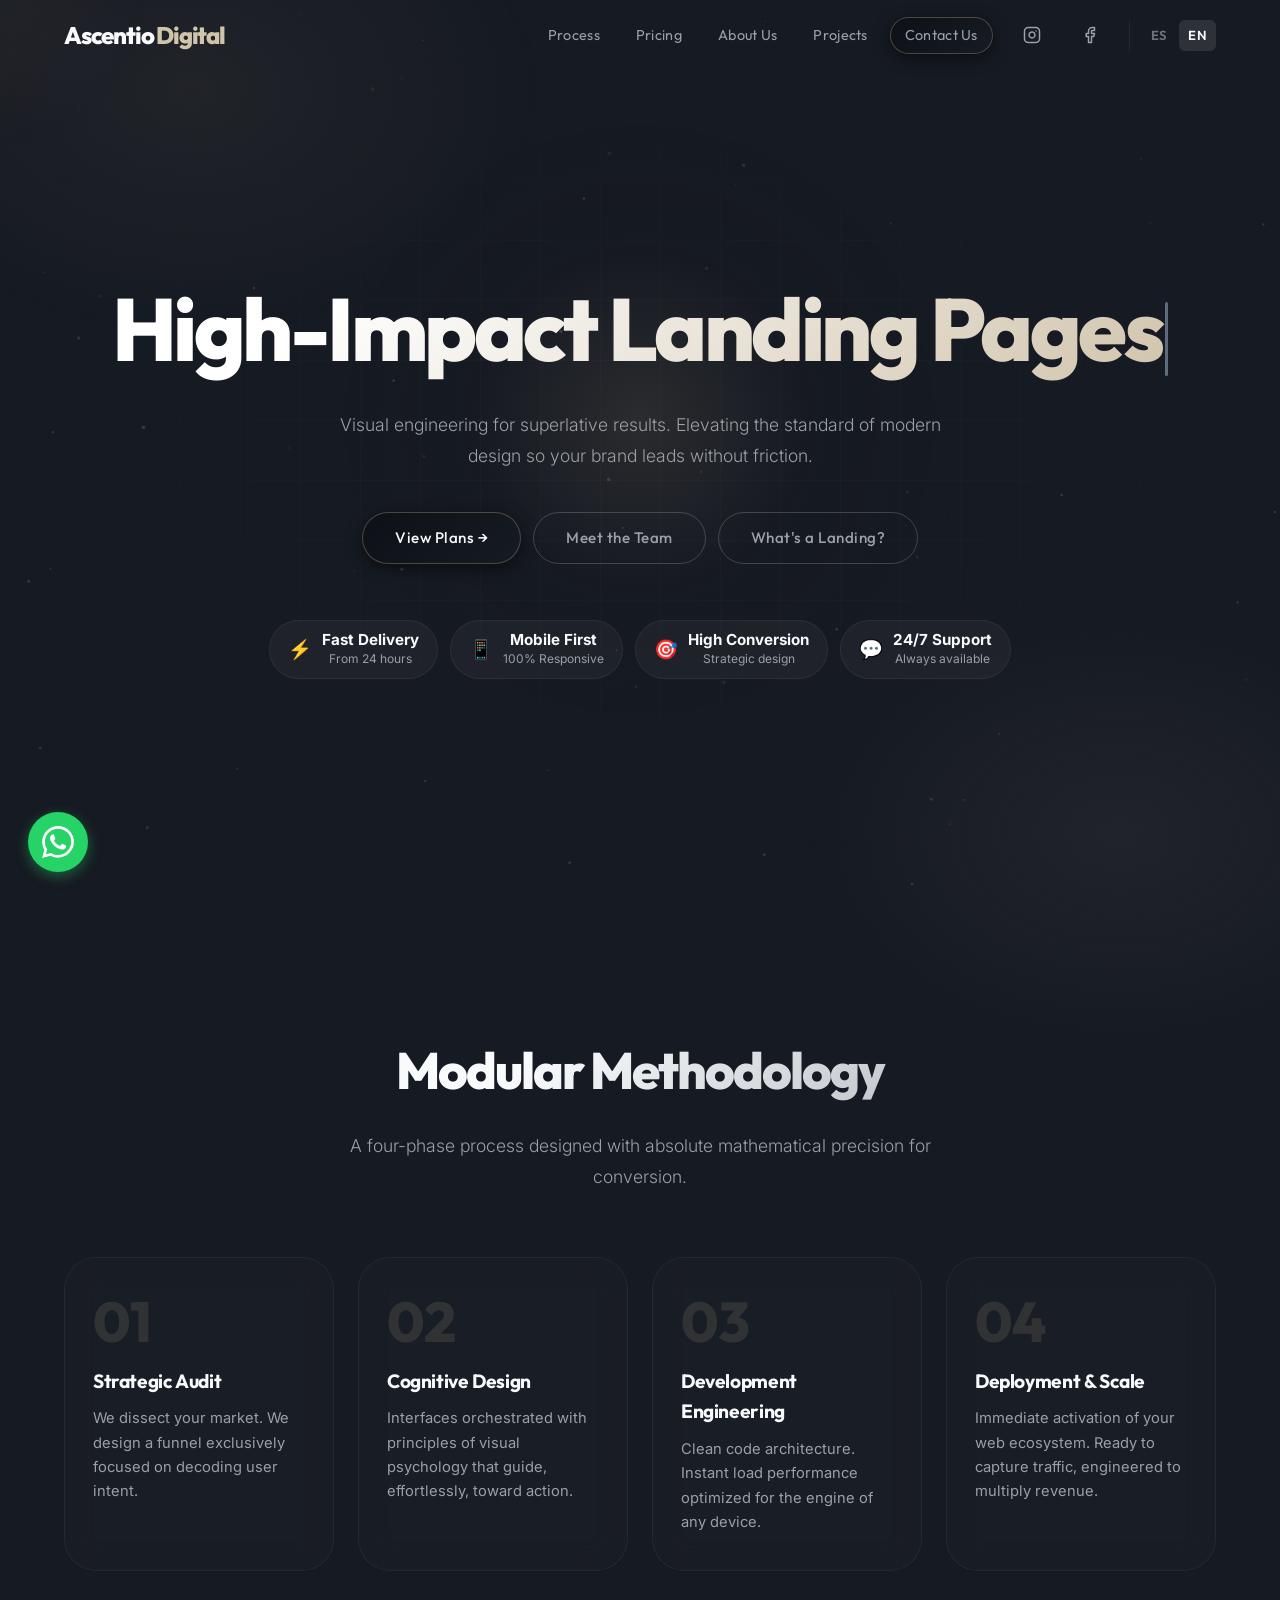
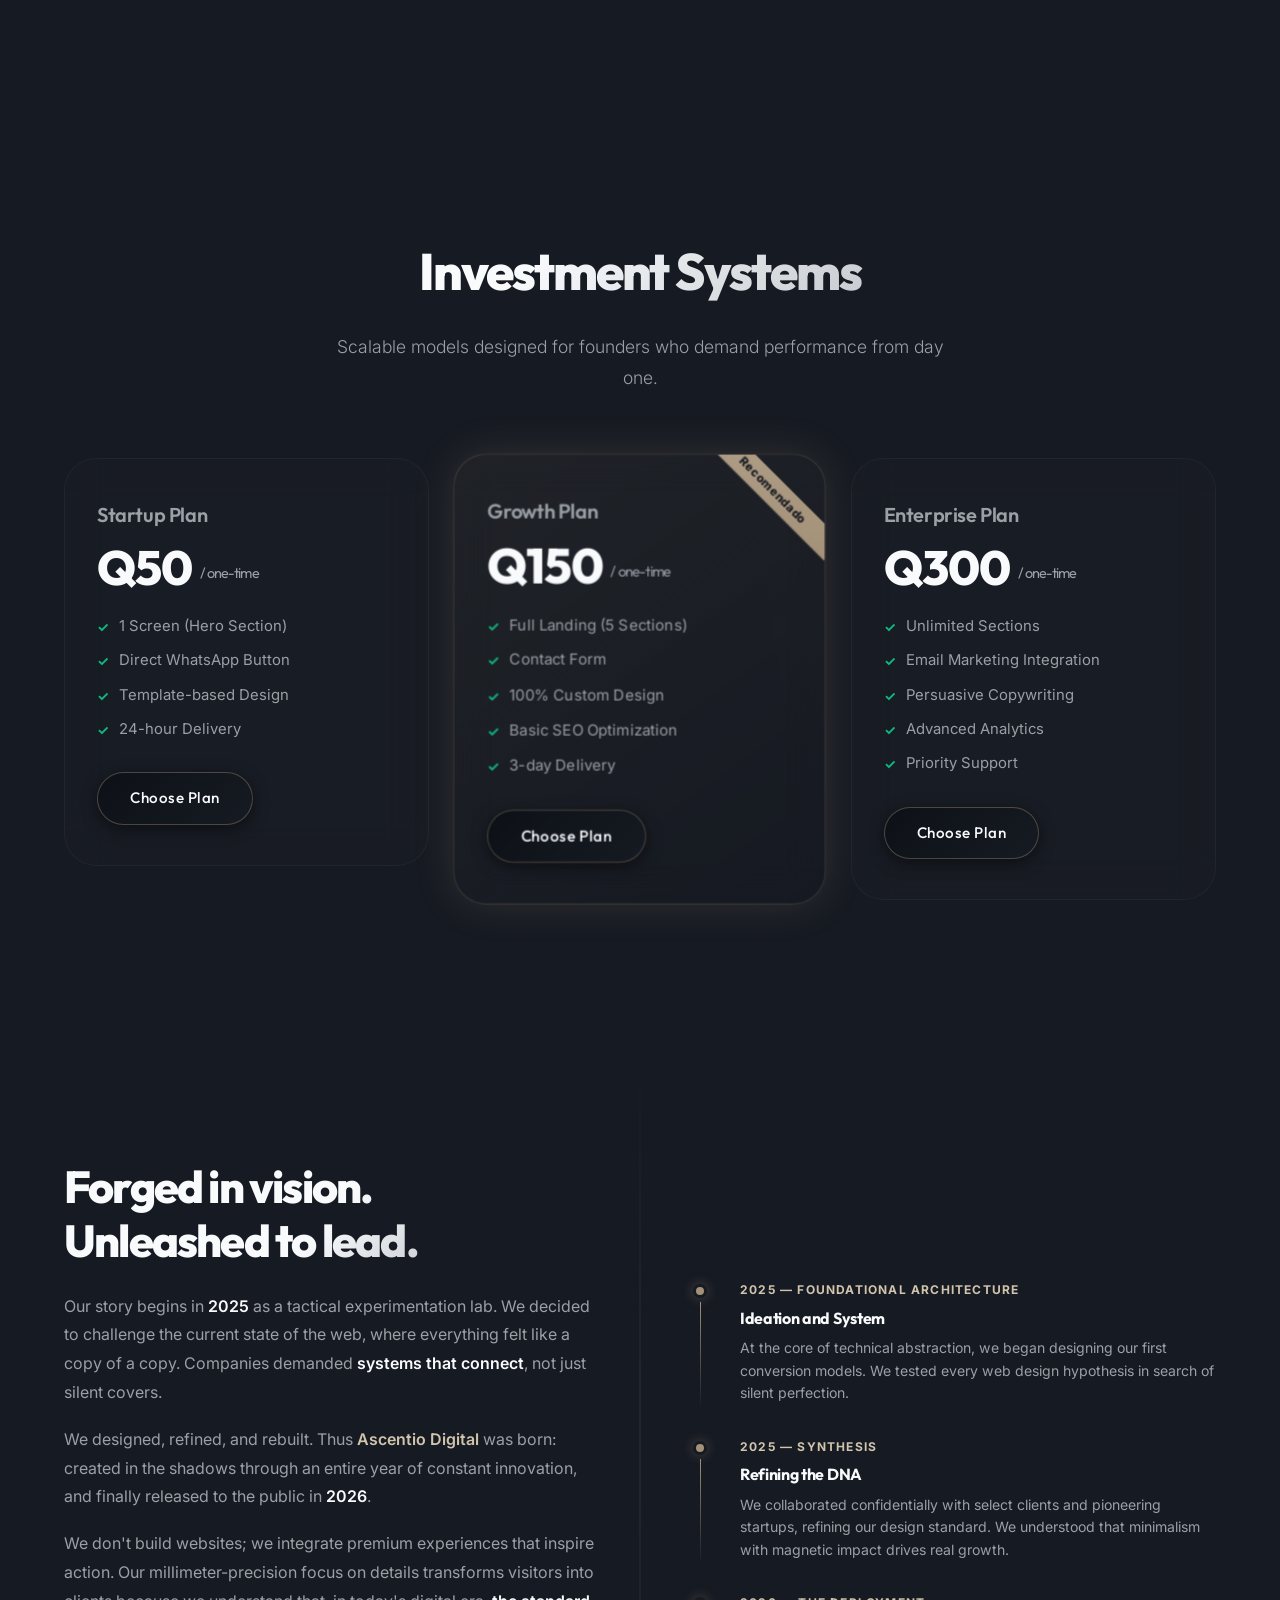
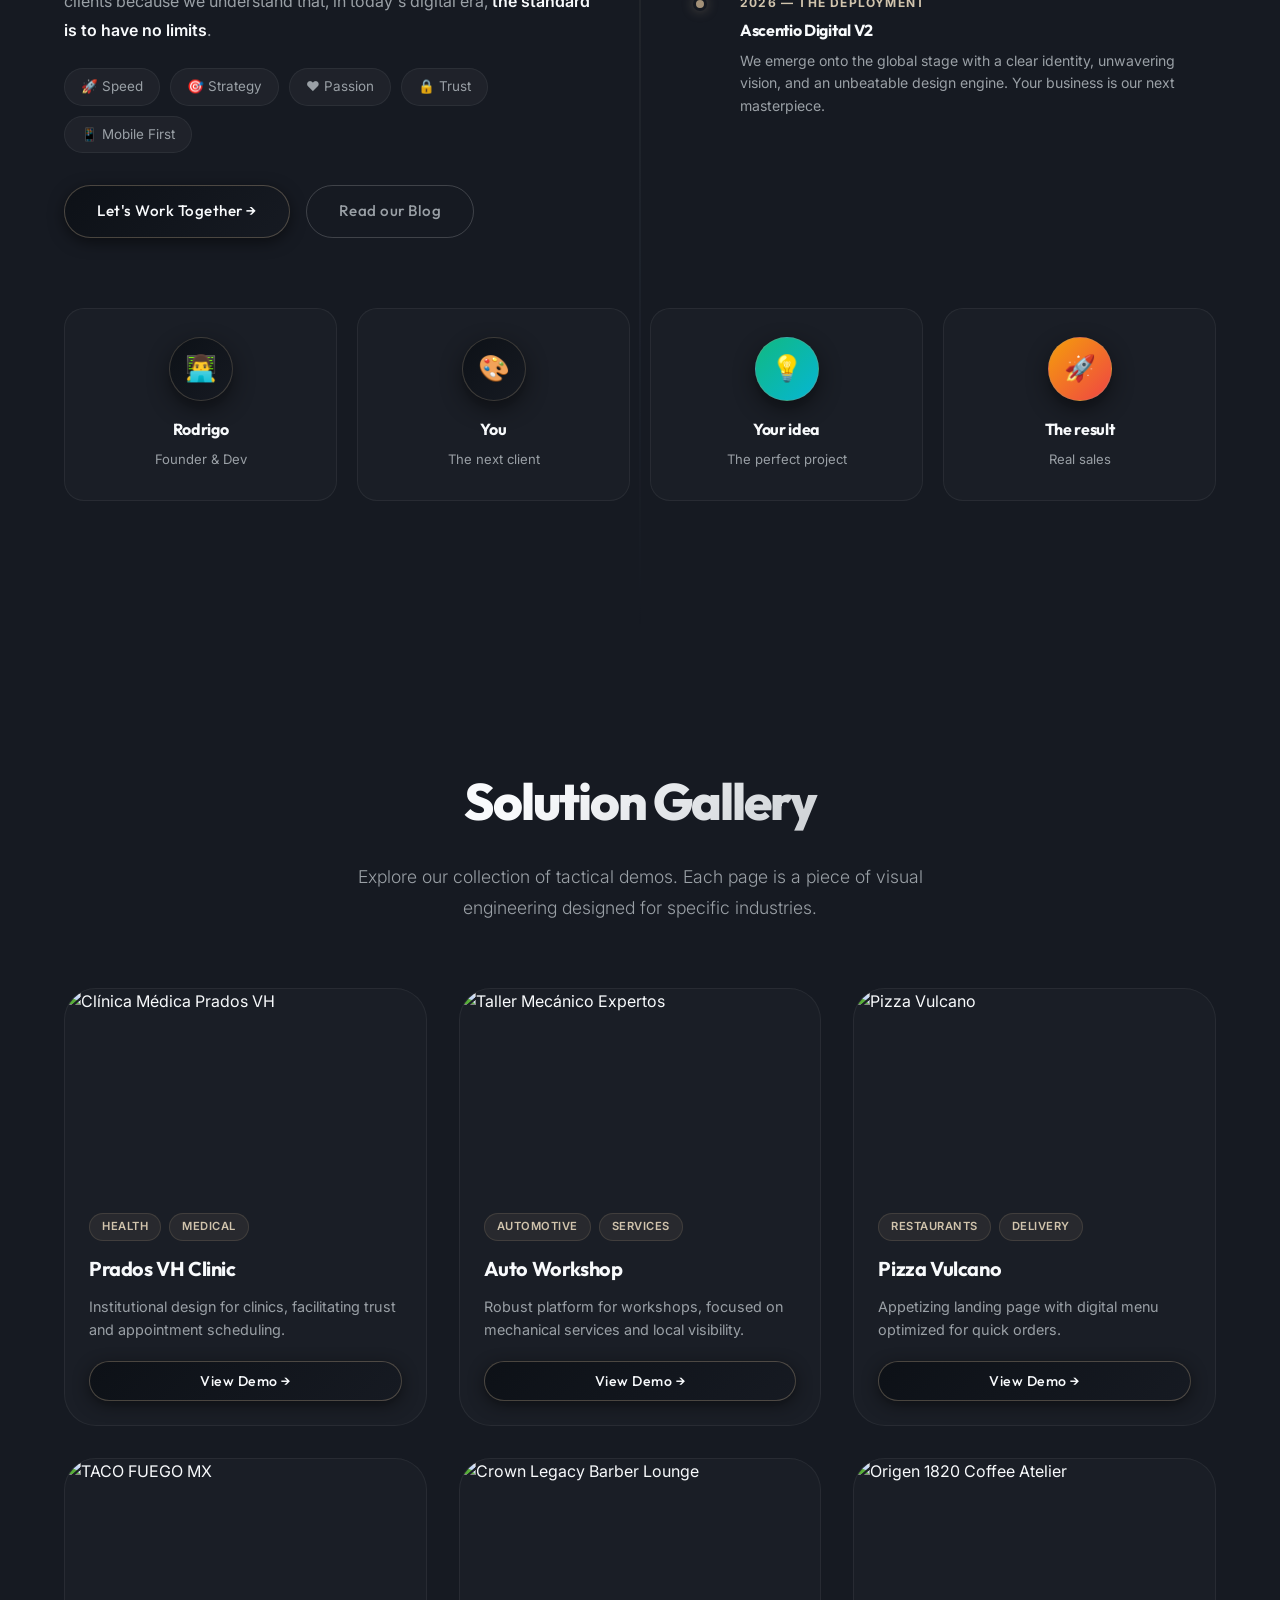
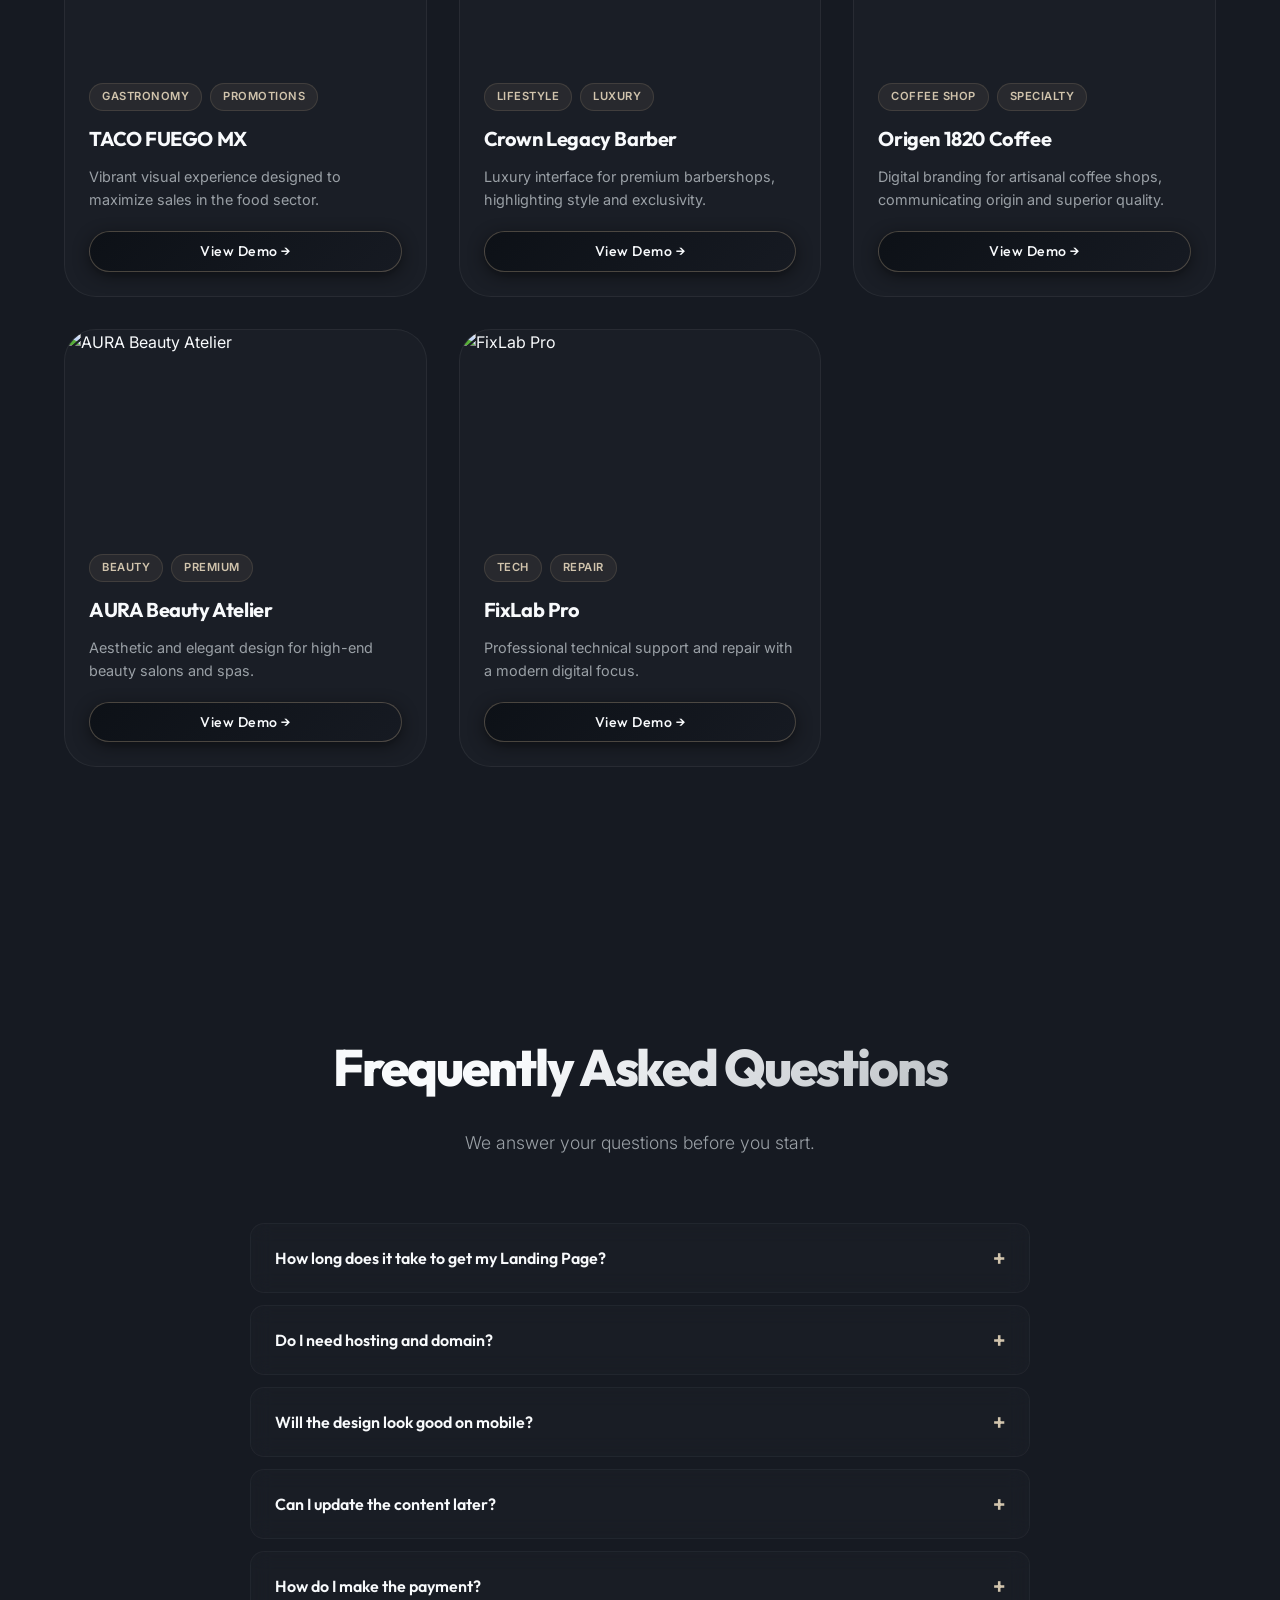
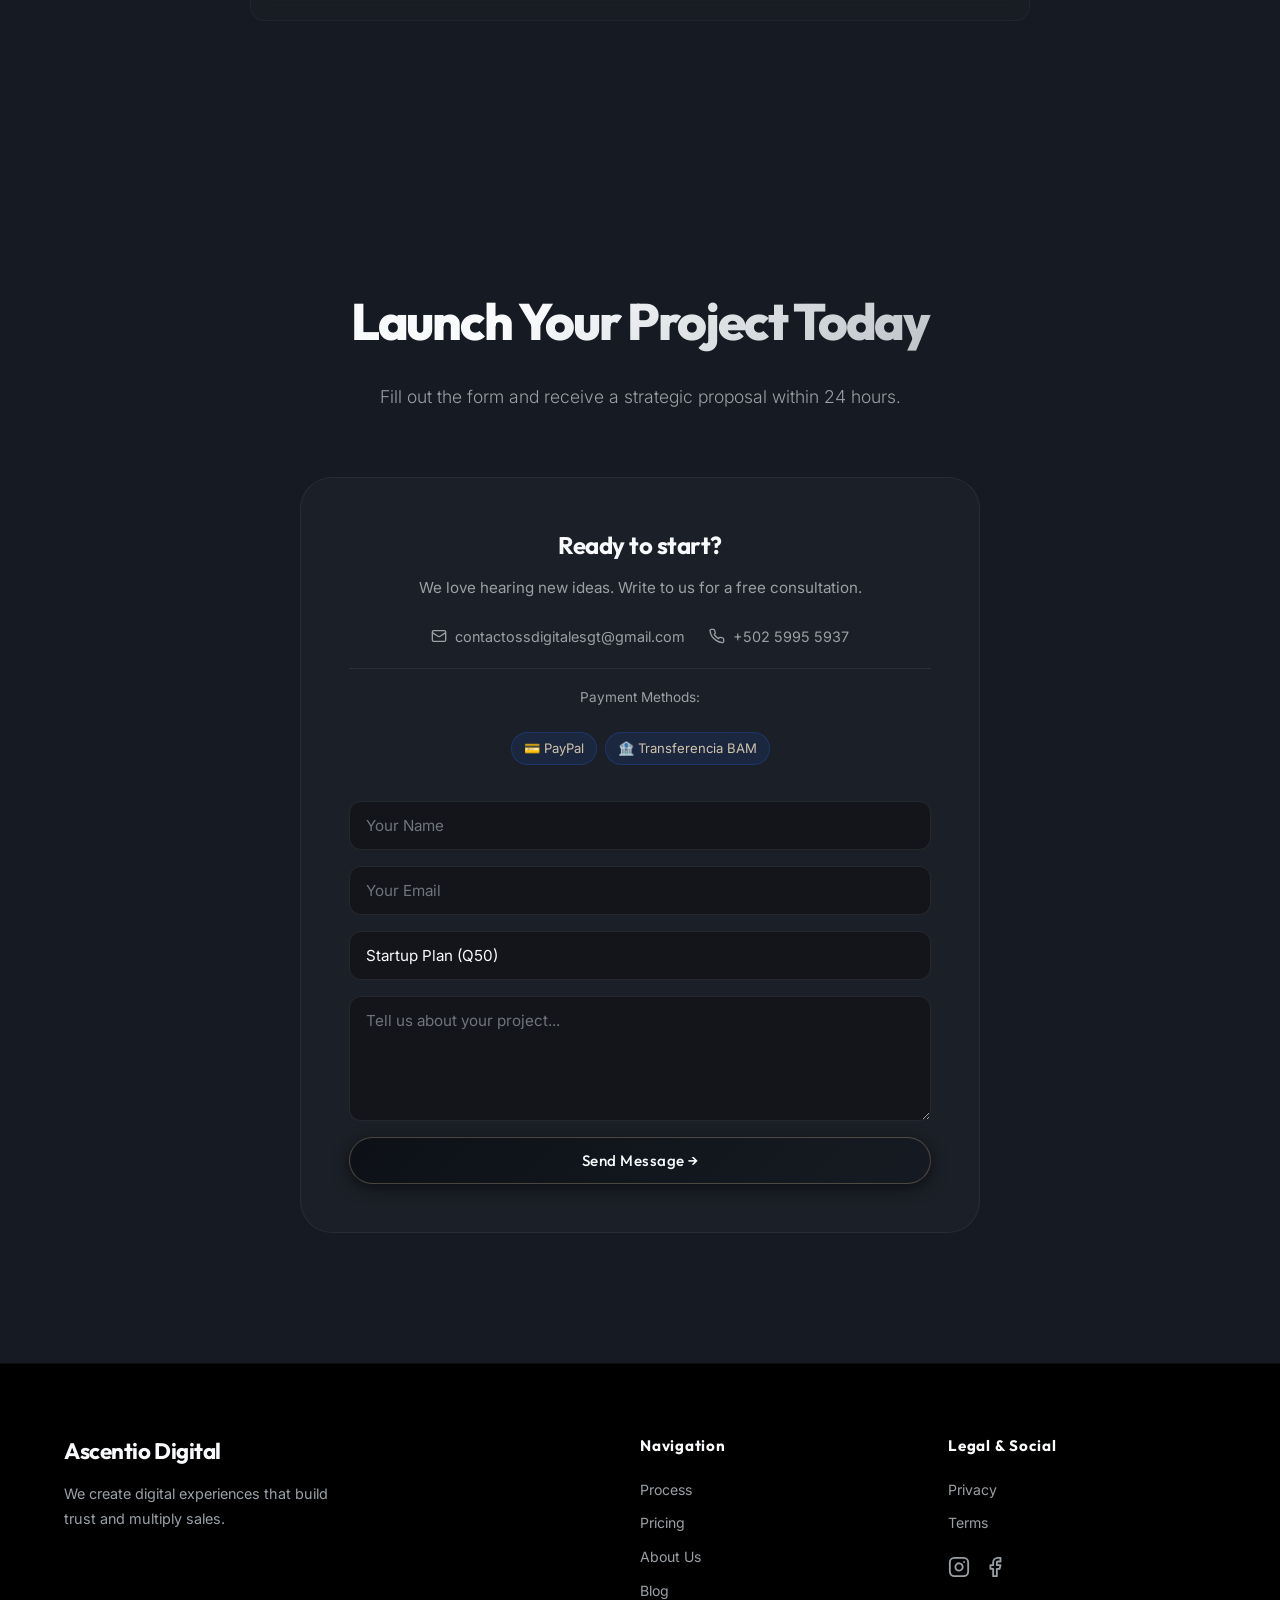
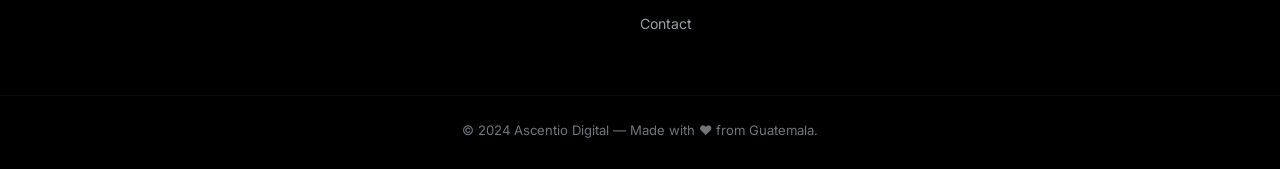
==== commit 02805188: "Add files via upload" ====
--- a/index-en.html
+++ b/index-en.html
@@ -36,6 +36,10 @@
                     <li><a href="#about">About Us</a></li>
                     <li><a href="#projects">Projects</a></li>
                     <li><a href="#contact" class="btn btn-sm">Contact Us</a></li>
+                    <li class="social-links-nav" style="display: flex; gap: 12px; align-items: center; margin-left: 8px;">
+                        <a href="https://www.instagram.com/somosascentio/" target="_blank" aria-label="Instagram" class="social-icon"><svg width="18" height="18" viewBox="0 0 24 24" fill="none" stroke="currentColor" stroke-width="2" stroke-linecap="round" stroke-linejoin="round"><rect x="2" y="2" width="20" height="20" rx="5" ry="5"></rect><path d="M16 11.37A4 4 0 1 1 12.63 8 4 4 0 0 1 16 11.37z"></path><line x1="17.5" y1="6.5" x2="17.51" y2="6.5"></line></svg></a>
+                        <a href="https://www.facebook.com/profile.php?id=61582753721089" target="_blank" aria-label="Facebook" class="social-icon"><svg width="18" height="18" viewBox="0 0 24 24" fill="none" stroke="currentColor" stroke-width="2" stroke-linecap="round" stroke-linejoin="round"><path d="M18 2h-3a5 5 0 0 0-5 5v3H7v4h3v8h4v-8h3l1-4h-4V7a1 1 0 0 1 1-1h3z"></path></svg></a>
+                    </li>
                     <li class="lang-switch">
                         <a href="index.html" class="lang-btn" title="Español">ES</a>
                         <a href="index-en.html" class="lang-btn active" title="English">EN</a>
@@ -132,7 +136,7 @@
             <h2 class="section-title reveal">Investment Systems</h2>
             <p class="section-subtitle reveal">Scalable models designed for founders who demand performance from day one.</p>
             <div class="pricing-grid">
-                <div class="pricing-card reveal">
+                <div class="pricing-card reveal" data-tilt>
                     <h3>Startup Plan</h3>
                     <div class="price">Q50 <span>/ one-time</span></div>
                     <ul class="features-list">
@@ -143,7 +147,7 @@
                     </ul>
                     <a href="#contact" class="btn">Choose Plan</a>
                 </div>
-                <div class="pricing-card featured reveal">
+                <div class="pricing-card featured reveal" data-tilt>
                     <h3>Growth Plan</h3>
                     <div class="price">Q150 <span>/ one-time</span></div>
                     <ul class="features-list">
@@ -155,7 +159,7 @@
                     </ul>
                     <a href="#contact" class="btn">Choose Plan</a>
                 </div>
-                <div class="pricing-card reveal">
+                <div class="pricing-card reveal" data-tilt>
                     <h3>Enterprise Plan</h3>
                     <div class="price">Q300 <span>/ one-time</span></div>
                     <ul class="features-list">
@@ -277,31 +281,127 @@
     <!-- PROJECTS -->
     <section id="projects">
         <div class="container">
-            <h2 class="section-title reveal">Real Projects</h2>
-            <p class="section-subtitle reveal">Pages that are already generating results for our clients.</p>
+            <h2 class="section-title reveal">Solution Gallery</h2>
+            <p class="section-subtitle reveal">Explore our collection of tactical demos. Each page is a piece of visual engineering designed for specific industries.</p>
             <div class="projects-grid">
-                <div class="project-card reveal">
-                    <img src="https://images.unsplash.com/photo-1414235077428-338989a2e8c0?q=80&w=2070&auto=format&fit=crop" alt="El Dragón Feliz Restaurant" class="project-img" loading="lazy" width="600" height="400">
-                    <div class="project-content">
-                        <div class="project-tags">
-                            <span class="project-tag">Restaurant</span>
-                            <span class="project-tag">Digital Menu</span>
-                        </div>
-                        <h3>El Dragón Feliz</h3>
-                        <p>Corporate website for a restaurant, menu digitization, and local presence optimization.</p>
-                        <a href="https://rodrxx-264.github.io/ELDRAGONFELIZ/index.html" target="_blank" rel="noopener" class="btn btn-sm" style="width: 100%; text-align: center; margin-top: 8px;">View Project →</a>
-                    </div>
-                </div>
-                <div class="project-card reveal">
-                    <img src="https://images.unsplash.com/photo-1542291026-7eec264c27ff?q=80&w=2070&auto=format&fit=crop" alt="Sneaker Shop" class="project-img" loading="lazy" width="600" height="400">
-                    <div class="project-content">
-                        <div class="project-tags">
-                            <span class="project-tag">E-commerce</span>
-                            <span class="project-tag">Catalog</span>
-                        </div>
-                        <h3>Sneaker Shop</h3>
-                        <p>Interactive digital catalog for sports footwear with responsive gallery and fluid user experience.</p>
-                        <a href="https://rodrxx-264.github.io/SNEAKERSHOP/" target="_blank" rel="noopener" class="btn btn-sm" style="width: 100%; text-align: center; margin-top: 8px;">View Project →</a>
+                <!-- Project 1: Medical -->
+                <div class="project-card reveal" data-tilt>
+                    <img src="https://images.unsplash.com/photo-1519494026892-80bbd2d6fd0d?q=80&w=2053&auto=format&fit=crop"
+                        alt="Clínica Médica Prados VH" class="project-img" loading="lazy">
+                    <div class="project-content">
+                        <div class="project-tags">
+                            <span class="project-tag">Health</span>
+                            <span class="project-tag">Medical</span>
+                        </div>
+                        <h3>Prados VH Clinic</h3>
+                        <p>Institutional design for clinics, facilitating trust and appointment scheduling.</p>
+                        <a href="webs demo/web1/index.html" target="_blank" rel="noopener"
+                            class="btn btn-sm" style="width: 100%;">View Demo →</a>
+                    </div>
+                </div>
+                <!-- Project 2: Auto Repair -->
+                <div class="project-card reveal" data-tilt>
+                    <img src="https://images.unsplash.com/photo-1486262715619-67b85e0b08d3?q=80&w=2072&auto=format&fit=crop"
+                        alt="Taller Mecánico Expertos" class="project-img" loading="lazy">
+                    <div class="project-content">
+                        <div class="project-tags">
+                            <span class="project-tag">Automotive</span>
+                            <span class="project-tag">Services</span>
+                        </div>
+                        <h3>Auto Workshop</h3>
+                        <p>Robust platform for workshops, focused on mechanical services and local visibility.</p>
+                        <a href="webs demo/web3/index.html" target="_blank" rel="noopener"
+                            class="btn btn-sm" style="width: 100%;">View Demo →</a>
+                    </div>
+                </div>
+                <!-- Project 3: Pizza -->
+                <div class="project-card reveal" data-tilt>
+                    <img src="https://images.unsplash.com/photo-1513104890138-7c749659a591?q=80&w=2070&auto=format&fit=crop"
+                        alt="Pizza Vulcano" class="project-img" loading="lazy">
+                    <div class="project-content">
+                        <div class="project-tags">
+                            <span class="project-tag">Restaurants</span>
+                            <span class="project-tag">Delivery</span>
+                        </div>
+                        <h3>Pizza Vulcano</h3>
+                        <p>Appetizing landing page with digital menu optimized for quick orders.</p>
+                        <a href="webs demo/web4/index.html" target="_blank" rel="noopener"
+                            class="btn btn-sm" style="width: 100%;">View Demo →</a>
+                    </div>
+                </div>
+                <!-- Project 4: Tacos -->
+                <div class="project-card reveal" data-tilt>
+                    <img src="https://images.unsplash.com/photo-1565299585323-38d6b0865b47?q=80&w=2080&auto=format&fit=crop"
+                        alt="TACO FUEGO MX" class="project-img" loading="lazy">
+                    <div class="project-content">
+                        <div class="project-tags">
+                            <span class="project-tag">Gastronomy</span>
+                            <span class="project-tag">Promotions</span>
+                        </div>
+                        <h3>TACO FUEGO MX</h3>
+                        <p>Vibrant visual experience designed to maximize sales in the food sector.</p>
+                        <a href="webs demo/web5/index.html" target="_blank" rel="noopener"
+                            class="btn btn-sm" style="width: 100%;">View Demo →</a>
+                    </div>
+                </div>
+                <!-- Project 5: Barber -->
+                <div class="project-card reveal" data-tilt>
+                    <img src="https://images.unsplash.com/photo-1503951914875-4d21de849b4b?q=80&w=2070&auto=format&fit=crop"
+                        alt="Crown Legacy Barber Lounge" class="project-img" loading="lazy">
+                    <div class="project-content">
+                        <div class="project-tags">
+                            <span class="project-tag">Lifestyle</span>
+                            <span class="project-tag">Luxury</span>
+                        </div>
+                        <h3>Crown Legacy Barber</h3>
+                        <p>Luxury interface for premium barbershops, highlighting style and exclusivity.</p>
+                        <a href="webs demo/web6/index.html" target="_blank" rel="noopener"
+                            class="btn btn-sm" style="width: 100%;">View Demo →</a>
+                    </div>
+                </div>
+                <!-- Project 6: Coffee -->
+                <div class="project-card reveal" data-tilt>
+                    <img src="https://images.unsplash.com/photo-1495474472287-4d71bcdd2085?q=80&w=2070&auto=format&fit=crop"
+                        alt="Origen 1820 Coffee Atelier" class="project-img" loading="lazy">
+                    <div class="project-content">
+                        <div class="project-tags">
+                            <span class="project-tag">Coffee Shop</span>
+                            <span class="project-tag">Specialty</span>
+                        </div>
+                        <h3>Origen 1820 Coffee</h3>
+                        <p>Digital branding for artisanal coffee shops, communicating origin and superior quality.</p>
+                        <a href="webs demo/web7/index.html" target="_blank" rel="noopener"
+                            class="btn btn-sm" style="width: 100%;">View Demo →</a>
+                    </div>
+                </div>
+                <!-- Project 7: Beauty -->
+                <div class="project-card reveal" data-tilt>
+                    <img src="https://images.unsplash.com/photo-1560750588-73207b1ef5b8?q=80&w=2070&auto=format&fit=crop"
+                        alt="AURA Beauty Atelier" class="project-img" loading="lazy">
+                    <div class="project-content">
+                        <div class="project-tags">
+                            <span class="project-tag">Beauty</span>
+                            <span class="project-tag">Premium</span>
+                        </div>
+                        <h3>AURA Beauty Atelier</h3>
+                        <p>Aesthetic and elegant design for high-end beauty salons and spas.</p>
+                        <a href="webs demo/web8/index.html" target="_blank" rel="noopener"
+                            class="btn btn-sm" style="width: 100%;">View Demo →</a>
+                    </div>
+                </div>
+                <!-- Project 8: Repair -->
+                <div class="project-card reveal" data-tilt>
+                    <img src="https://images.unsplash.com/photo-1581092918056-0c4c3acd3789?q=80&w=2070&auto=format&fit=crop"
+                        alt="FixLab Pro" class="project-img" loading="lazy">
+                    <div class="project-content">
+                        <div class="project-tags">
+                            <span class="project-tag">Tech</span>
+                            <span class="project-tag">Repair</span>
+                        </div>
+                        <h3>FixLab Pro</h3>
+                        <p>Professional technical support and repair with a modern digital focus.</p>
+                        <a href="webs demo/web9/index.html" target="_blank" rel="noopener"
+                            class="btn btn-sm" style="width: 100%;">View Demo →</a>
                     </div>
                 </div>
             </div>
@@ -425,11 +525,15 @@
                 </ul>
             </div>
             <div class="footer-col">
-                <h5>Legal</h5>
+                <h5>Legal & Social</h5>
                 <ul class="footer-links">
                     <li><a href="#">Privacy</a></li>
                     <li><a href="terms-en.html">Terms</a></li>
                 </ul>
+                <div class="footer-social" style="display: flex; gap: 14px; margin-top: 20px;">
+                    <a href="https://www.instagram.com/somosascentio/" target="_blank" aria-label="Instagram" class="social-icon"><svg width="22" height="22" viewBox="0 0 24 24" fill="none" stroke="currentColor" stroke-width="2" stroke-linecap="round" stroke-linejoin="round"><rect x="2" y="2" width="20" height="20" rx="5" ry="5"></rect><path d="M16 11.37A4 4 0 1 1 12.63 8 4 4 0 0 1 16 11.37z"></path><line x1="17.5" y1="6.5" x2="17.51" y2="6.5"></line></svg></a>
+                    <a href="https://www.facebook.com/profile.php?id=61582753721089" target="_blank" aria-label="Facebook" class="social-icon"><svg width="22" height="22" viewBox="0 0 24 24" fill="none" stroke="currentColor" stroke-width="2" stroke-linecap="round" stroke-linejoin="round"><path d="M18 2h-3a5 5 0 0 0-5 5v3H7v4h3v8h4v-8h3l1-4h-4V7a1 1 0 0 1 1-1h3z"></path></svg></a>
+                </div>
             </div>
         </div>
         <div class="footer-bottom">
@@ -452,6 +556,10 @@
     <a href="https://wa.me/50259955937" class="floating-wa" target="_blank" rel="noopener" aria-label="Chat en WhatsApp">
         <svg width="30" height="30" viewBox="0 0 24 24" fill="currentColor"><path d="M17.472 14.382c-.297-.149-1.758-.867-2.03-.967-.273-.099-.471-.148-.67.15-.197.297-.767.966-.94 1.164-.173.199-.347.223-.644.075-.297-.15-1.255-.463-2.39-1.475-.883-.788-1.48-1.761-1.653-2.059-.173-.297-.018-.458.13-.606.134-.133.298-.347.446-.52.149-.174.198-.298.298-.497.099-.198.05-.371-.025-.52-.075-.149-.669-1.612-.916-2.207-.242-.579-.487-.5-.669-.51a12.8 12.8 0 0 0-.57-.01c-.198 0-.52.074-.792.372-.272.297-1.04 1.016-1.04 2.479 0 1.462 1.065 2.875 1.213 3.074.149.198 2.096 3.2 5.077 4.487.709.306 1.262.489 1.694.625.712.227 1.36.195 1.871.118.571-.085 1.758-.719 2.006-1.413.248-.694.248-1.289.173-1.413-.074-.124-.272-.198-.57-.347m-5.421 7.403h-.004a9.87 9.87 0 0 1-5.031-1.378l-.361-.214-3.741.982.998-3.648-.235-.374a9.86 9.86 0 0 1-1.51-5.26c.001-5.45 4.436-9.884 9.888-9.884 2.64 0 5.122 1.03 6.988 2.898a9.825 9.825 0 0 1 2.893 6.994c-.003 5.45-4.437 9.884-9.885 9.884m8.413-18.297A11.815 11.815 0 0 0 12.05 0C5.495 0 .16 5.335.157 11.892c0 2.096.547 4.142 1.588 5.945L.057 24l6.305-1.654a11.882 11.882 0 0 0 5.683 1.448h.005c6.554 0 11.89-5.335 11.893-11.893a11.821 11.821 0 0 0-3.48-8.413Z"/></svg>
     </a>
+    
+    <!-- External Animation Libraries (GSAP) -->
+    <script src="https://cdnjs.cloudflare.com/ajax/libs/gsap/3.12.2/gsap.min.js"></script>
+    <script src="https://cdnjs.cloudflare.com/ajax/libs/gsap/3.12.2/ScrollTrigger.min.js"></script>
     <script src="script.js" defer></script>
 </body>
 </html>
--- a/styles.css
+++ b/styles.css
@@ -80,7 +80,7 @@
     left: -15vw;
     width: 60vw;
     height: 60vh;
-    background: radial-gradient(ellipse, rgba(37, 99, 235, 0.06) 0%, transparent 65%);
+    background: radial-gradient(ellipse, rgba(163, 145, 120, 0.08) 0%, transparent 65%);
     pointer-events: none;
     z-index: 0;
 }
@@ -92,7 +92,7 @@
     right: -15vw;
     width: 55vw;
     height: 55vh;
-    background: radial-gradient(ellipse, rgba(6, 182, 212, 0.05) 0%, transparent 65%);
+    background: radial-gradient(ellipse, rgba(209, 196, 173, 0.06) 0%, transparent 65%);
     pointer-events: none;
     z-index: 0;
 }
@@ -309,6 +309,22 @@
     background: rgba(255,255,255,0.1) !important;
 }
 
+/* Social icons */
+.social-icon {
+    color: var(--text-muted);
+    transition: var(--transition-fast);
+    display: inline-flex;
+    align-items: center;
+    justify-content: center;
+    transform-origin: center;
+    border-radius: 50%;
+}
+.social-icon:hover {
+    color: var(--primary-light);
+    transform: translateY(-3px) scale(1.1);
+    filter: drop-shadow(0 0 10px rgba(163, 145, 120, 0.5));
+}
+
 /* Hamburger */
 .hamburger {
     display: none;
@@ -563,8 +579,8 @@
 /* PROJECTS */
 .projects-grid {
     display: grid;
-    grid-template-columns: repeat(auto-fit, minmax(340px, 1fr));
-    gap: 28px;
+    grid-template-columns: repeat(auto-fit, minmax(280px, 1fr));
+    gap: 32px;
 }
 
 .project-card {
@@ -573,6 +589,9 @@
     border-radius: var(--radius-xl);
     overflow: hidden;
     transition: var(--transition);
+    display: flex;
+    flex-direction: column;
+    height: 100%;
 }
 .project-card:hover {
     border-color: var(--card-border-hover);
@@ -582,22 +601,29 @@
 
 .project-img {
     width: 100%;
-    height: 220px;
+    height: 200px;
     object-fit: cover;
-    transition: transform 0.6s ease;
-}
-.project-card:hover .project-img { transform: scale(1.04); }
-
-.project-content { padding: 28px; }
-.project-tags { display: flex; flex-wrap: wrap; gap: 8px; margin-bottom: 14px; }
+    transition: transform 0.8s cubic-bezier(0.16, 1, 0.3, 1);
+}
+.project-card:hover .project-img { transform: scale(1.1); }
+
+.project-content { 
+    padding: 24px; 
+    flex-grow: 1; 
+    display: flex; 
+    flex-direction: column;
+}
+.project-tags { display: flex; flex-wrap: wrap; gap: 8px; margin-bottom: 12px; }
 .project-tag {
-    background: rgba(37, 99, 235, 0.15);
+    background: rgba(163, 145, 120, 0.1);
     color: var(--primary-light);
-    border: 1px solid rgba(37, 99, 235, 0.3);
+    border: 1px solid rgba(163, 145, 120, 0.2);
     padding: 4px 12px;
     border-radius: 50px;
-    font-size: 0.75rem;
+    font-size: 0.7rem;
     font-weight: 600;
+    text-transform: uppercase;
+    letter-spacing: 0.5px;
 }
 
 .project-content h3 { font-size: 1.25rem; margin-bottom: 10px; color: var(--text-main); }
@@ -1167,26 +1193,10 @@
 /* ==================================================================
    11. ANIMATIONS
    ================================================================== */
-.reveal {
-    opacity: 0;
-    transform: translateY(28px);
-    transition: opacity 0.6s cubic-bezier(0.16, 1, 0.3, 1), transform 0.6s cubic-bezier(0.16, 1, 0.3, 1);
-}
-.reveal.active { opacity: 1; transform: translateY(0); }
-
-.reveal-left {
-    opacity: 0;
-    transform: translateX(-40px);
-    transition: opacity 0.7s cubic-bezier(0.16, 1, 0.3, 1), transform 0.7s cubic-bezier(0.16, 1, 0.3, 1);
-}
-.reveal-left.active { opacity: 1; transform: translateX(0); }
-
-.reveal-right {
-    opacity: 0;
-    transform: translateX(40px);
-    transition: opacity 0.7s cubic-bezier(0.16, 1, 0.3, 1), transform 0.7s cubic-bezier(0.16, 1, 0.3, 1);
-}
-.reveal-right.active { opacity: 1; transform: translateX(0); }
+/* Base states for GSAP overrides (to prevent flash before JS loads) */
+.reveal, .reveal-left, .reveal-right, .hero h1, .hero .section-subtitle, .hero-cta a, .trust-badge {
+    visibility: hidden;
+}
 
 /* Staggered children */
 .stagger-children > * { transition-delay: calc(var(--i, 0) * 0.08s); }
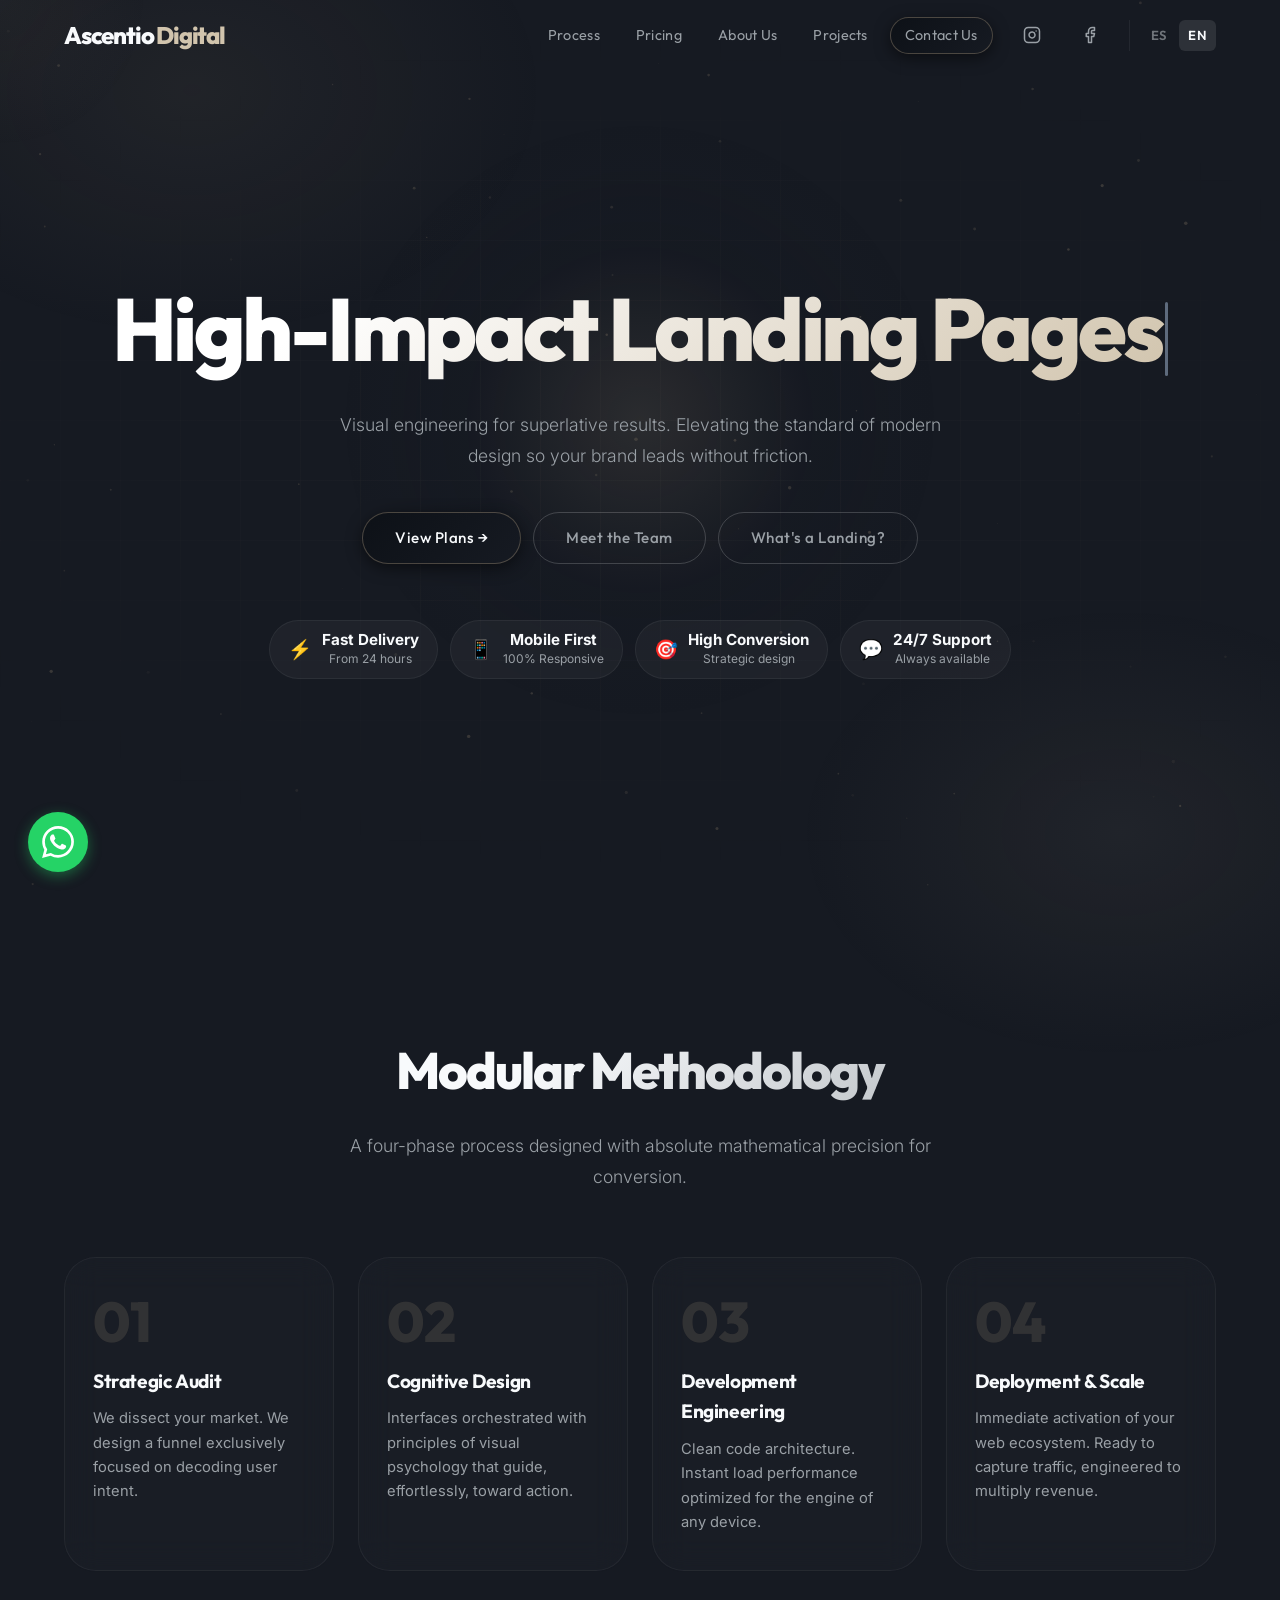
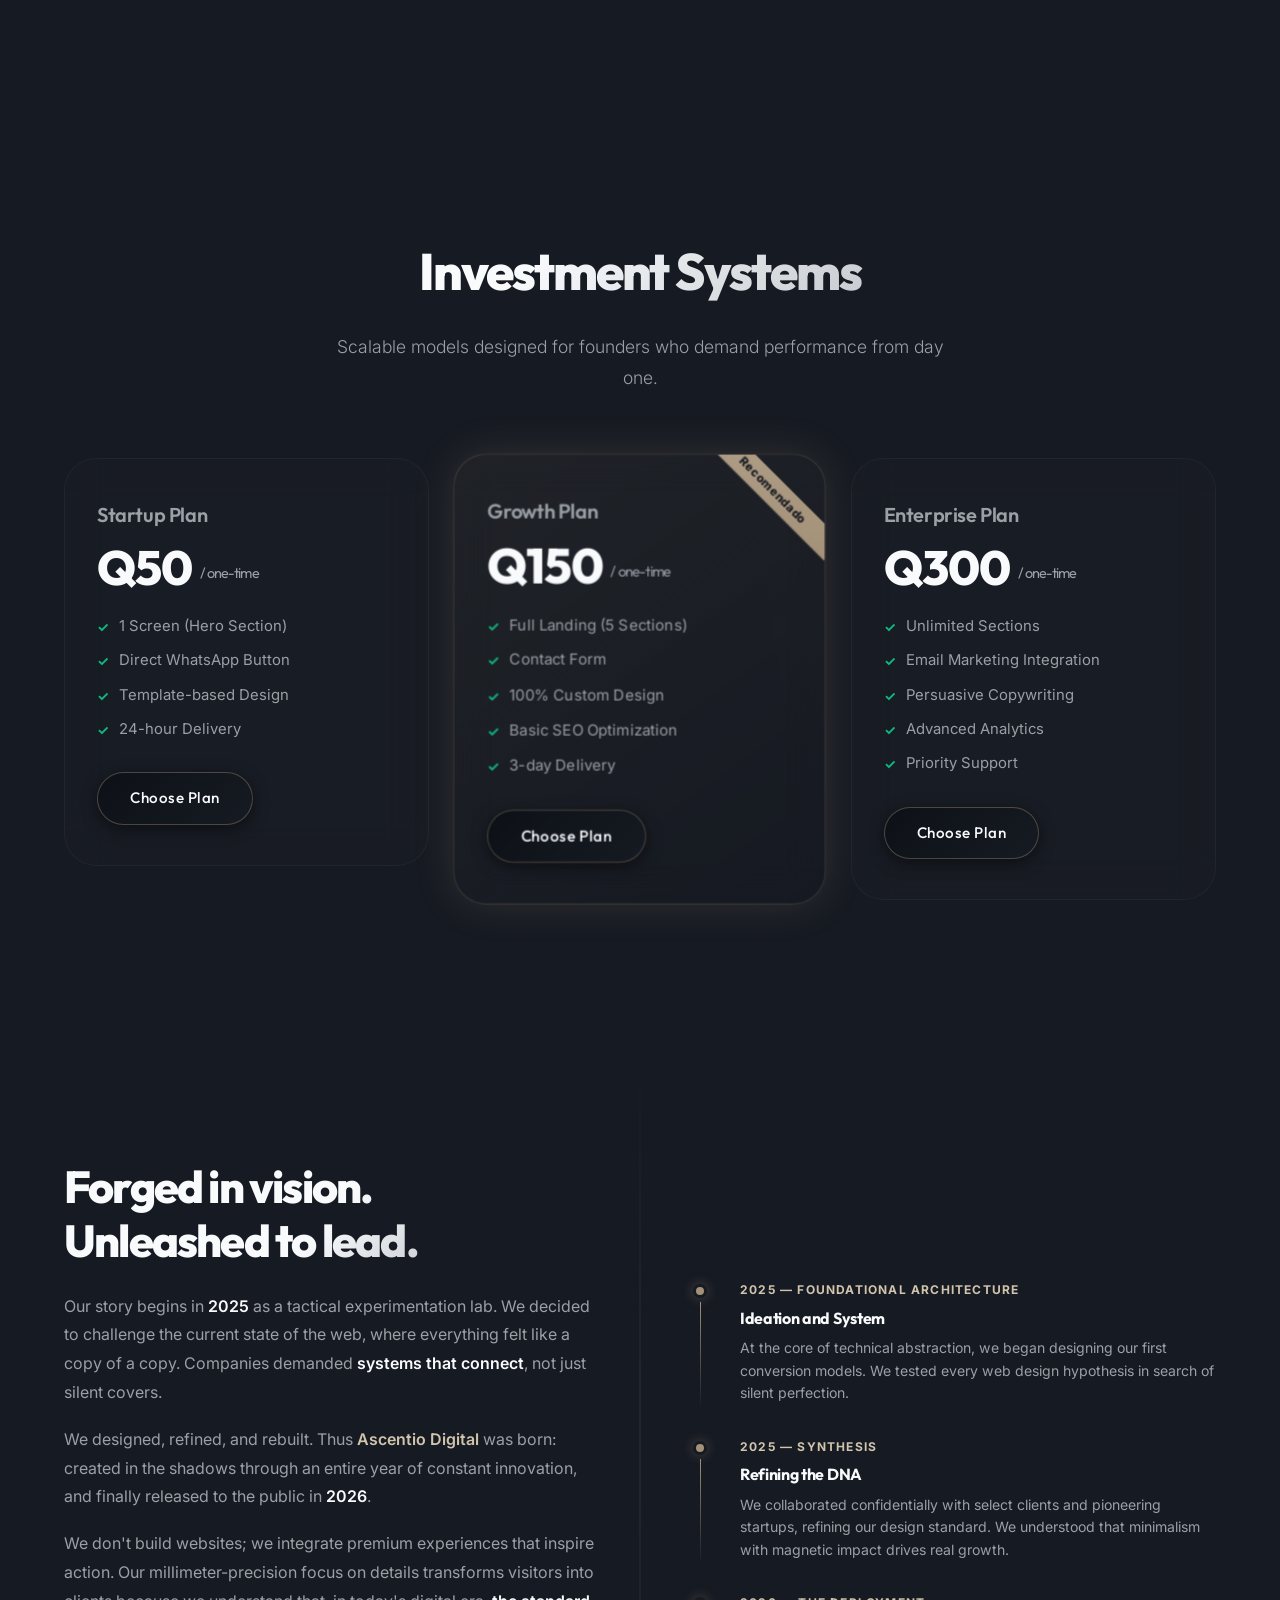
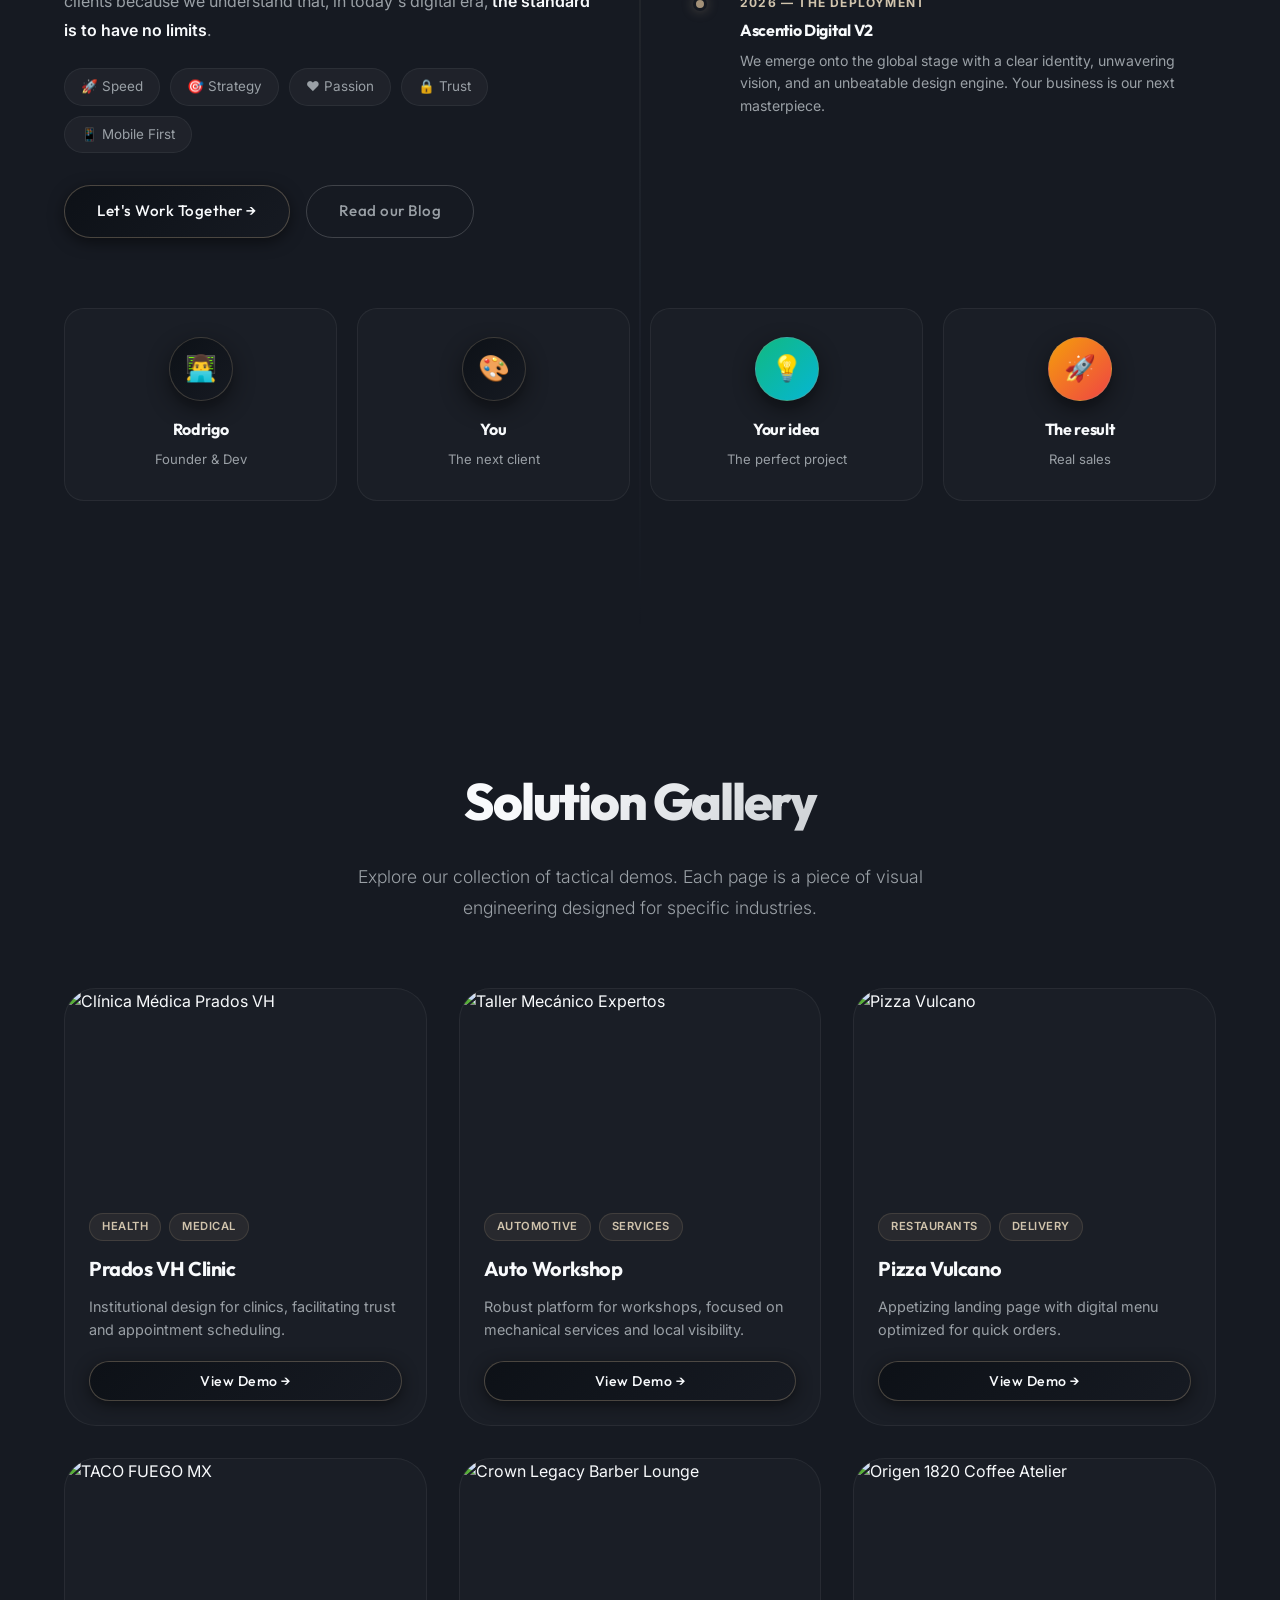
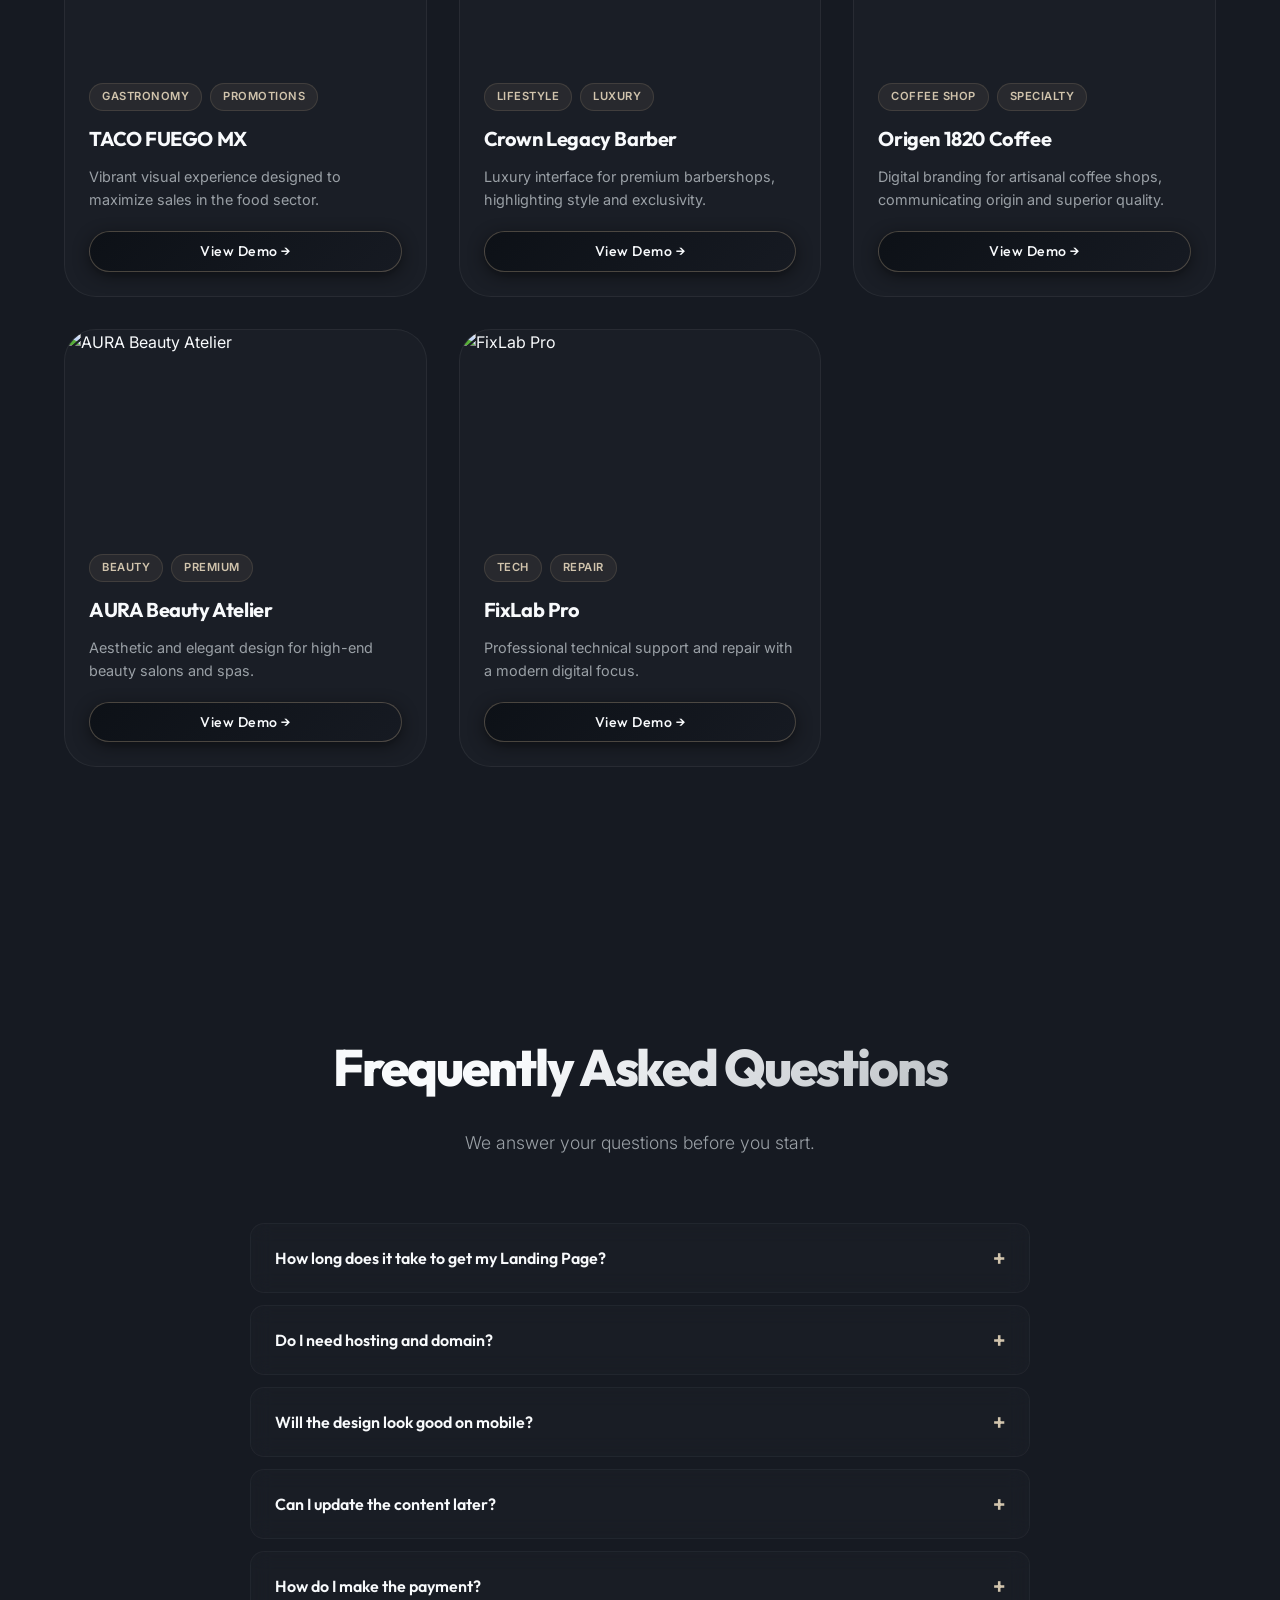
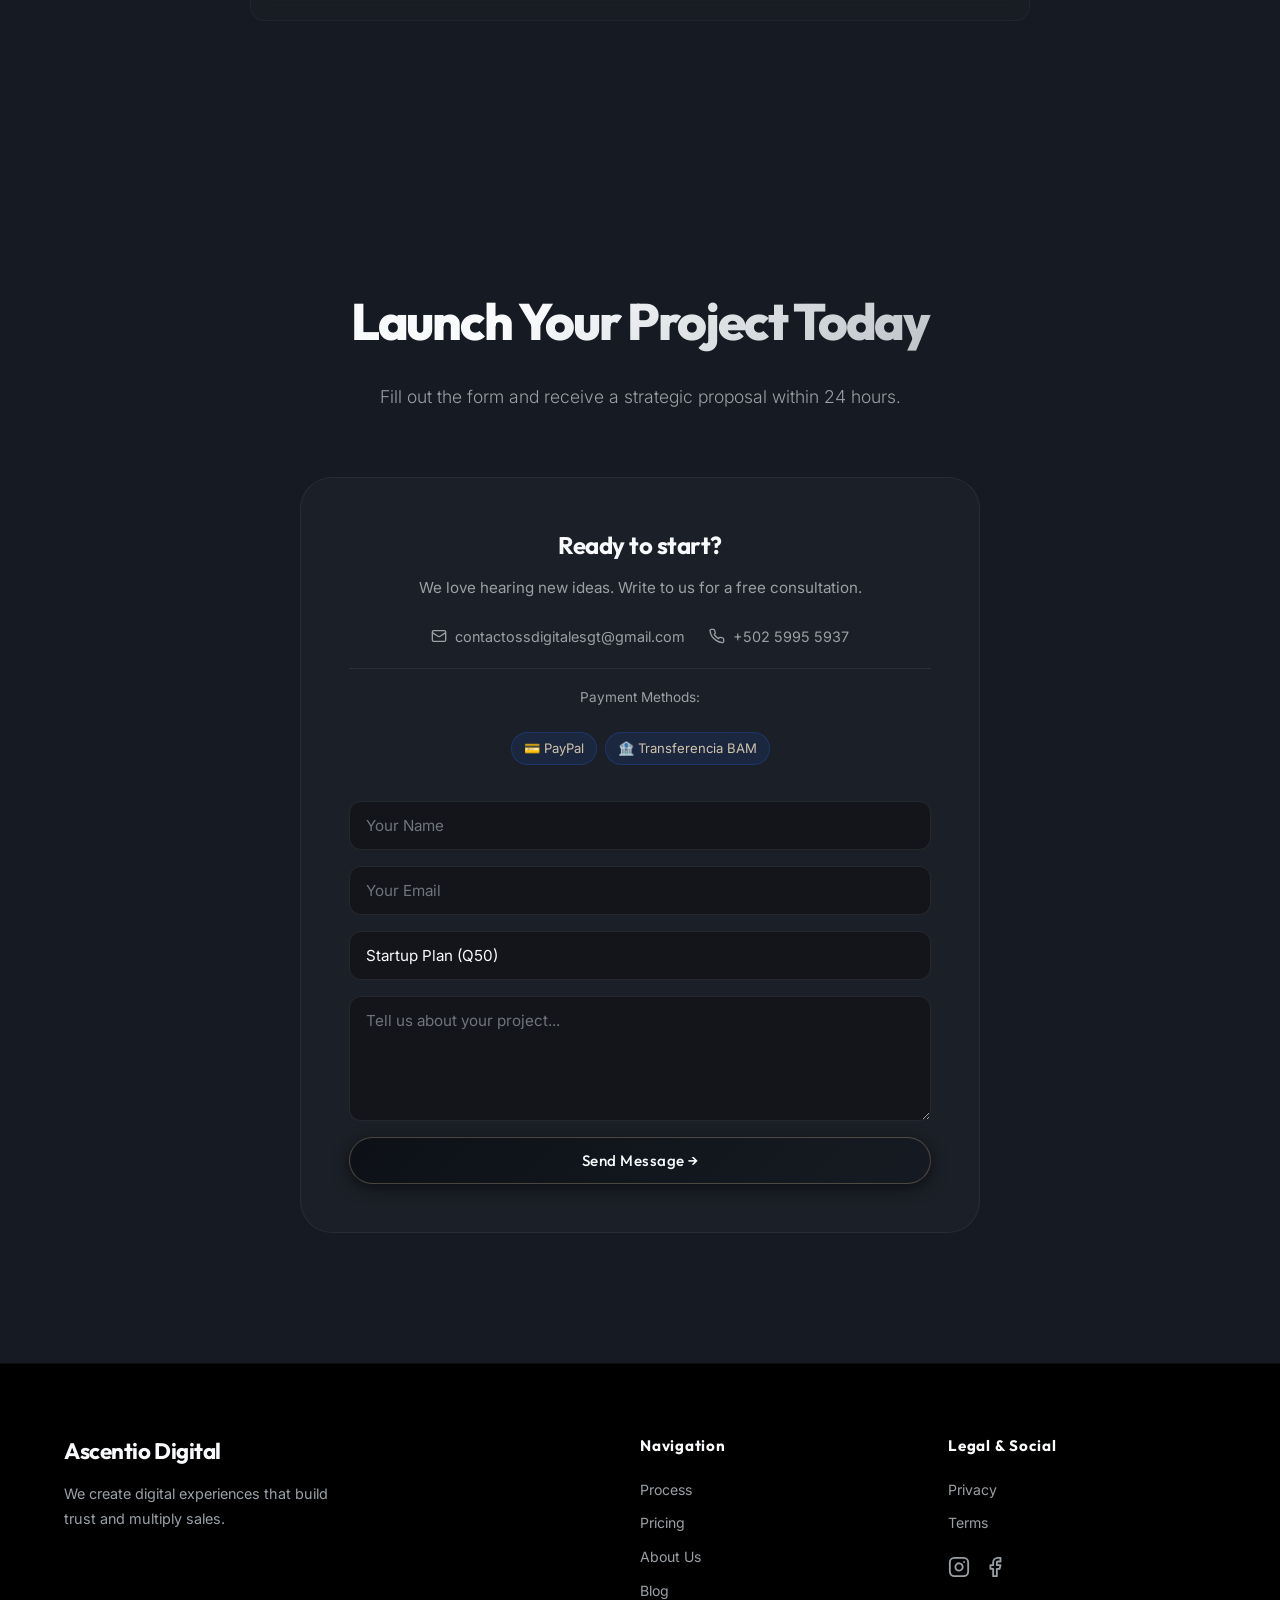
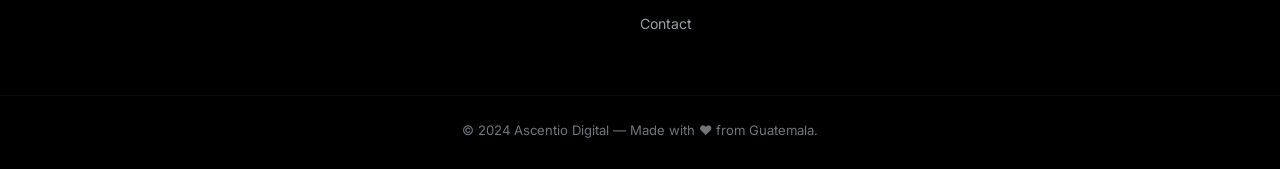
==== commit fa55f9fc: "Add files via upload" ====
--- a/index-en.html
+++ b/index-en.html
@@ -490,14 +490,15 @@
                         </div>
                     </div>
                 </div>
-                <form class="contact-form" action="https://formspree.io/f/xpqazvjd" method="POST">
+                <form class="contact-form" action="https://codefreeform.com/api/contact-api/" method="POST">
+                    <input type="hidden" name="access_key" value="06FFA4">
                     <input type="text" name="_gotcha" style="display:none" autocomplete="off">
                     <input type="text" name="name" placeholder="Your Name" required aria-label="Name">
                     <input type="email" name="email" placeholder="Your Email" required aria-label="Email">
                     <select name="plan" aria-label="Select Plan">
                         <option value="Startup Plan (Q50)">Startup Plan (Q50)</option>
-                        <option value="Growth Plan (Q150)">Growth Plan (Q150)</option>
-                        <option value="Enterprise Plan (Q300)">Enterprise Plan (Q300)</option>
+                        <option value="Growth Plan (Q300)">Growth Plan (Q300)</option>
+                        <option value="Enterprise Plan (Q500)">Enterprise Plan (Q500)</option>
                         <option value="Other">Other</option>
                     </select>
                     <textarea name="message" rows="5" placeholder="Tell us about your project..." required aria-label="Message"></textarea>
